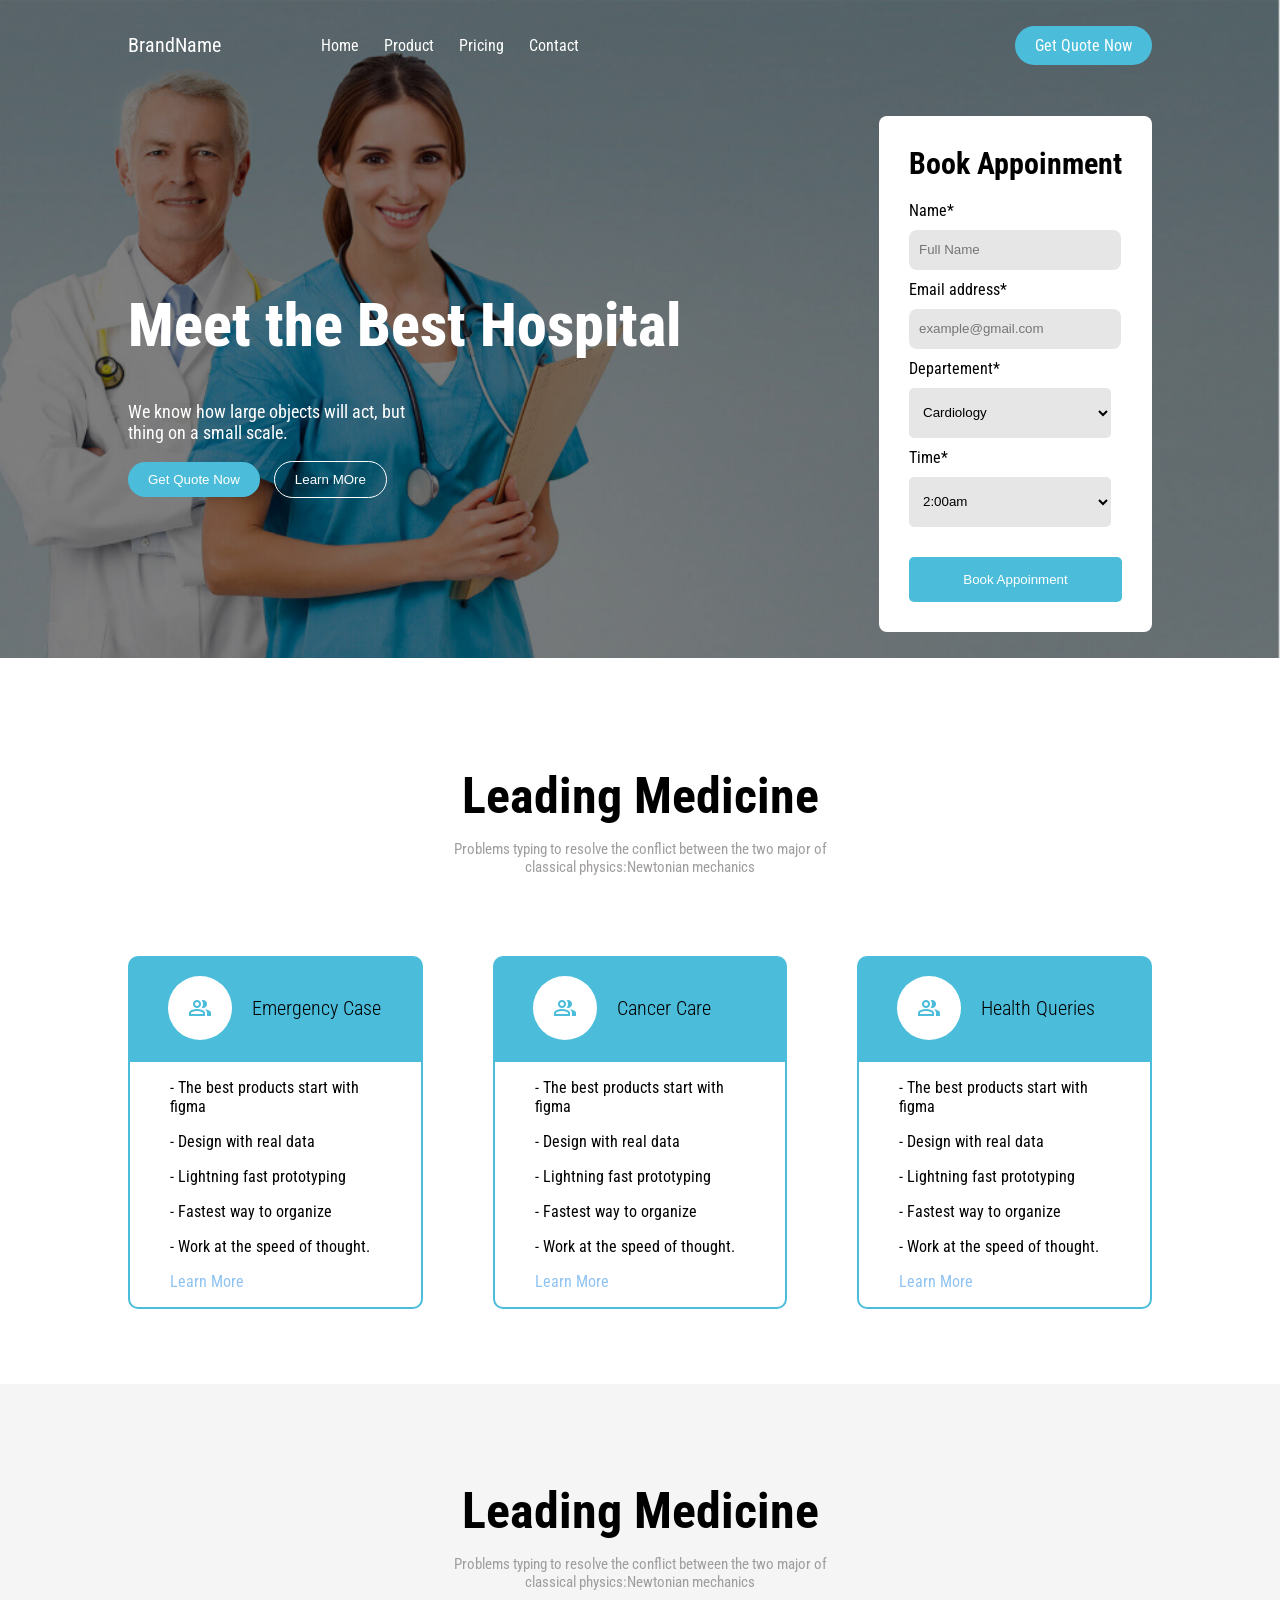
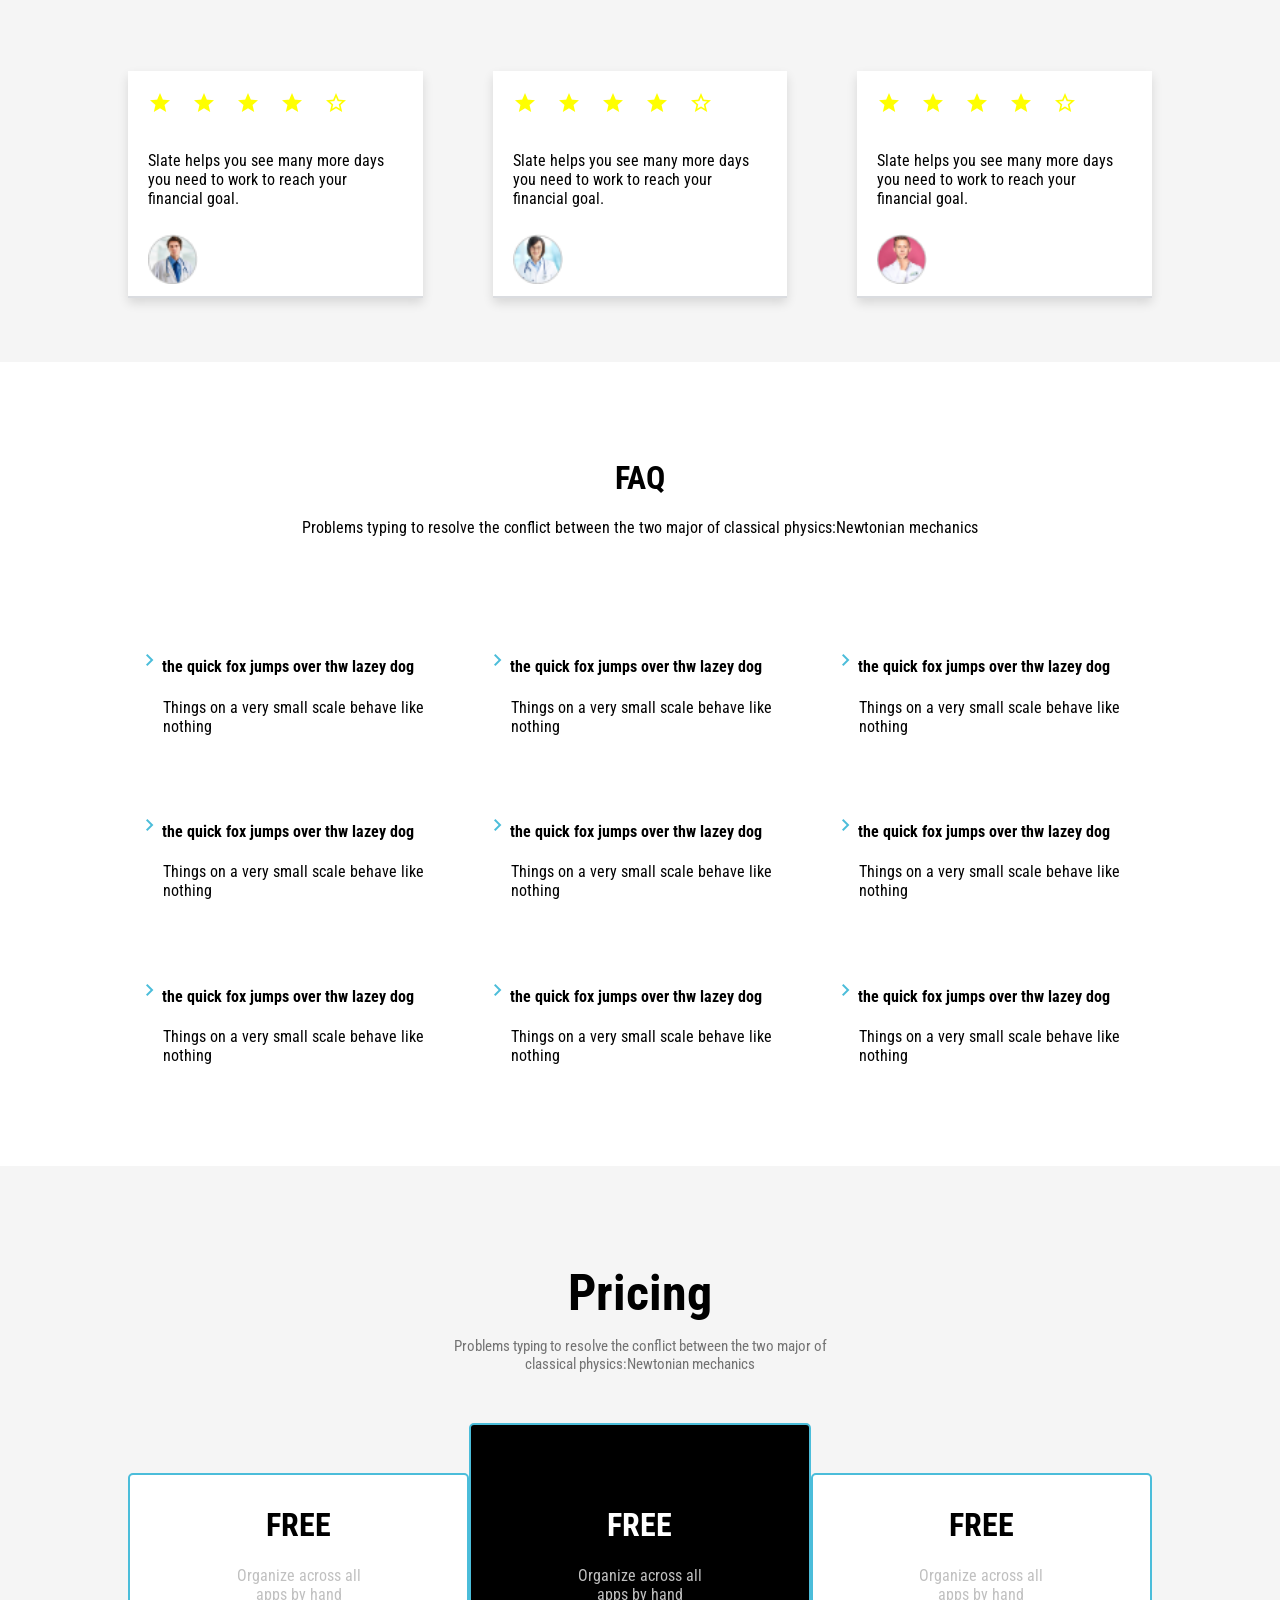
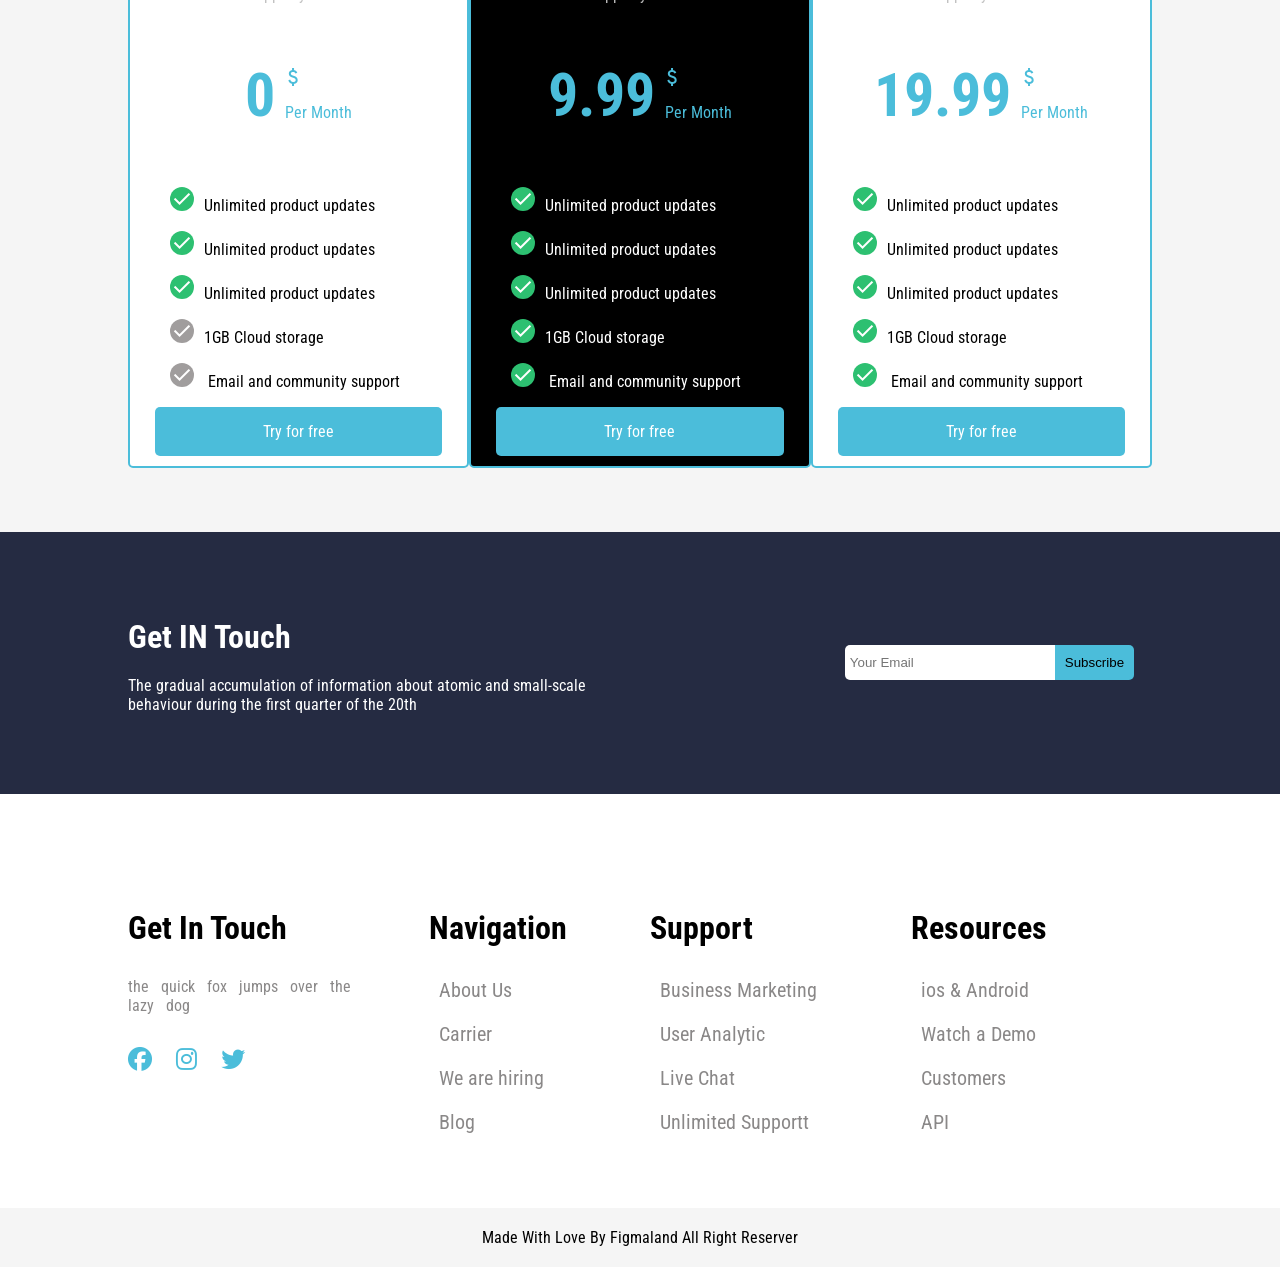
==== Project-2/index.html @ 660ad5a2 "file name changes" ====
<!DOCTYPE html>
<html lang="en">
<head>
    <meta charset="UTF-8">
    <meta name="viewport" content="width=device-width, initial-scale=1.0">
    <title>Hospital</title>
    <link rel="stylesheet" href="hospital.css">
    <link rel="stylesheet" href="https://fonts.googleapis.com/css2?family=Material+Symbols+Outlined:opsz,wght,FILL,GRAD@NaN,0,0,0" />
    <link rel="stylesheet" href="https://fonts.googleapis.com/css2?family=Material+Symbols+Outlined:opsz,wght,FILL,GRAD@40,700,0,0" />
    <link href="https://fonts.googleapis.com/icon?family=Material+Icons"
      rel="stylesheet">
      <link rel="stylesheet" href="https://fonts.googleapis.com/css2?family=Material+Symbols+Sharp:opsz,wght,FILL,GRAD@40,400,0,0" />
      <link rel="stylesheet" href="https://fonts.googleapis.com/css2?family=Material+Symbols+Outlined:opsz,wght,FILL,GRAD@48,400,1,0" />
      <link rel="stylesheet" href="https://cdnjs.cloudflare.com/ajax/libs/font-awesome/6.4.0/css/all.min.css" integrity="sha512-iecdLmaskl7CVkqkXNQ/ZH/XLlvWZOJyj7Yy7tcenmpD1ypASozpmT/E0iPtmFIB46ZmdtAc9eNBvH0H/ZpiBw==" crossorigin="anonymous" referrerpolicy="no-referrer" />
      <link rel="stylesheet" href="https://fonts.googleapis.com/css2?family=Material+Symbols+Outlined:opsz,wght,FILL,GRAD@48,400,0,0" />
    </head>
<body>
    <div class="container">
        <div class="header">
            <div class="header-left">
                <div class="brand">
                    BrandName
                </div>
                <div class="links">
                    <a href="#">Home</a>
                    <a href="#">Product</a>
                    <a href="#">Pricing</a>
                    <a href="#">Contact</a>
                </div>
            </div>
            <div class="header-right button">
                Get Quote Now
            </div>
        </div>
        <div class="first-section">
            <div class="left">
                <h1>Meet the Best Hospital</h1>
                <p>We know how large objects will act, but thing on a small scale.</p>
                <div class="buttons">
                    <button class="button button-1">Get Quote Now</button>
                    <button class="button button-2">Learn MOre</button>
                </div>
            </div>
            <div class="right">
                <form class="appoinment-card">
                    <h1>Book Appoinment</h1>
                    <div class="form">
                        <label for="name">Name*</label> <br>
                        <input type="text" name="text" placeholder="Full Name" required> <br>
                    </div>
                    <div class="form">
                        <label for="email">Email address*</label> <br>
                        <input type="email" name="email" placeholder="example@gmail.com" required> <br>
                    </div>
                    <div class="form">
                        <label for="Departement">Departement*</label> <br>
                        <select name="Departement" required > <br>
                            <option value="Cardiology">Cardiology</option>
                            <option value="Radiology">Radiology</option>
                            <option value="General-surgery">General surgery</option>
                            <option value="Neurology">Neurology</option>
                        </select>
                    </div>
                    <div class="form">
                        <label for="time">Time*</label> <br>
                        <select name="Time" required> <br>
                            <option value="9:00">2:00am</option>
                            <option value="12:00">12:00pm</option>
                            <option value="6:00">6:00pm</option>
                        </select>
                    </div>
                    <div class="submit">
                        <input type="submit" value="Book Appoinment" class="submit button">
                    </div>
                </form>
            </div>
        </div>
    </div>
    <div class="second-container">
        <h1>Leading Medicine</h1>
        <p>Problems typing to resolve the conflict between the two major of classical physics:Newtonian mechanics</p>
    <div class="cards">
        <div class="card">
            <div class="span">
            <span class="material-symbols-outlined">
                group
                </span>
                <h1>Emergency Case</h1>
            </div>
            <div class="card-detail">
                <p>- The best products start with figma</p>
                <p>- Design with real data</p>
                <p>- Lightning fast prototyping</p>
                <p>- Fastest way to organize</p>
                <p>- Work at the speed of thought.</p>
                <p class="learn-more">Learn More</p>
            </div>
        </div>
        <div class="card">
            <div class="span">
                <span class="material-symbols-outlined">
                    group
                    </span>
                    <h1>Cancer Care</h1>
                </div>
            <div class="card-detail">
                <p>- The best products start with figma</p>
                <p>- Design with real data</p>
                <p>- Lightning fast prototyping</p>
                <p>- Fastest way to organize</p>
                <p>- Work at the speed of thought.</p>
                <p class="learn-more">Learn More</p>
            </div>
        </div>
        <div class="card">
            <div class="span">
                <span class="material-symbols-outlined">
                    group
                    </span>
                    <h1>Health Queries</h1>
                </div>
            <div class="card-detail">
                <p>- The best products start with figma</p>
                <p>- Design with real data</p>
                <p>- Lightning fast prototyping</p>
                <p>- Fastest way to organize</p>
                <p>- Work at the speed of thought.</p>
                <p class="learn-more">Learn More</p>
            </div>
        </div>
        </div>
    </div>
    <div class="third-container">
        <h1>Leading Medicine</h1>
        <p>Problems typing to resolve the conflict between the two major of classical physics:Newtonian mechanics</p>
    <div class="third-container-cards">
        <div class="third-container-card">
            <div class="third-container-span">
                <span class="material-icons-outlined">
                    star
                    </span>
                    <span class="material-icons-outlined">
                        star
                        </span>
                        <span class="material-icons-outlined">
                            star
                            </span>
                            <span class="material-icons-outlined">
                                star
                                </span>
                                <span class="material-icons-outlined">
                                    star_border
                                    </span>
            </div>
            <p>Slate helps you see many more days you need to work to reach your financial goal.</p>
            <div class="card-image">
                <img src="./assets/user1.png">
            </div>
        </div>
        <div class="third-container-card">
            <div class="third-container-span">
                <span class="material-icons-outlined">
                    star
                    </span>
                    <span class="material-icons-outlined">
                        star
                        </span>
                        <span class="material-icons-outlined">
                            star
                            </span>
                            <span class="material-icons-outlined">
                                star
                                </span>
                                <span class="material-icons-outlined">
                                    star_border
                                    </span>
            </div>
            <p>Slate helps you see many more days you need to work to reach your financial goal.</p>
            <div class="card-image">
                <img src="./assets/user2.png">
            </div>
        </div>
        <div class="third-container-card">
        <div class="third-container-span">
            <span class="material-icons-outlined">
                star
                </span>
                <span class="material-icons-outlined">
                    star
                    </span>
                    <span class="material-icons-outlined">
                        star
                        </span>
                        <span class="material-icons-outlined">
                            star
                            </span>
                            <span class="material-icons-outlined">
                                star_border
                                </span>
            </div>
            <p>Slate helps you see many more days you need to work to reach your financial goal.</p>
            <div class="card-image">
                <img src="./assets/user3.png">
            </div>
        </div>
        </div>
    </div>
    <div class="four-container">
        <h1>FAQ</h1>
        <p>Problems typing to resolve the conflict between the two major of classical physics:Newtonian mechanics</p>
        <div class="four-container-cards">
            <div class="four-container-card">
                <h4><span class="material-symbols-outlined">chevron_right</span>the quick fox jumps over thw lazey dog</h4>
                <p>Things on a very small scale behave like nothing</p>
            </div>
            <div class="four-container-card">
                <h4><span class="material-symbols-outlined">chevron_right</span>the quick fox jumps over thw lazey dog</h4>
                <p>Things on a very small scale behave like nothing</p>
            </div>
            <div class="four-container-card">
                <h4><span class="material-symbols-outlined">chevron_right</span>the quick fox jumps over thw lazey dog</h4>
                <p>Things on a very small scale behave like nothing</p>
            </div>
            <div class="four-container-card">
                <h4><span class="material-symbols-outlined">chevron_right</span>the quick fox jumps over thw lazey dog</h4>
                <p>Things on a very small scale behave like nothing</p>
            </div>
            <div class="four-container-card">
                <h4><span class="material-symbols-outlined">chevron_right</span>the quick fox jumps over thw lazey dog</h4>
                <p>Things on a very small scale behave like nothing</p>
            </div>
            <div class="four-container-card">
                <h4><span class="material-symbols-outlined">chevron_right</span>the quick fox jumps over thw lazey dog</h4>
                <p>Things on a very small scale behave like nothing</p>
            </div>
            <div class="four-container-card">
                <h4><span class="material-symbols-outlined">chevron_right</span>the quick fox jumps over thw lazey dog</h4>
                <p>Things on a very small scale behave like nothing</p>
            </div>
            <div class="four-container-card">
                <h4><span class="material-symbols-outlined">chevron_right</span>the quick fox jumps over thw lazey dog</h4>
                <p>Things on a very small scale behave like nothing</p>
            </div>
            <div class="four-container-card">
                <h4><span class="material-symbols-outlined">chevron_right</span>the quick fox jumps over thw lazey dog</h4>
                <p>Things on a very small scale behave like nothing</p>
            </div>
        </div>
    </div>
    <div class="five-container">
        <h1>Pricing</h1>
        <p>Problems typing to resolve the conflict between the two major of classical physics:Newtonian mechanics</p>
    <div class="five-container-cards">
        <div class="five-container-card card-1">
            <h1>FREE</h1>
            <P>Organize across all <br> apps by hand</P>
            <div class="price-details">
                <div class="price">
                    <h1>0</h1>
                </div>
                <div class="per-month">
                    <span class="material-symbols-sharp">attach_money</span>
                    <p>Per Month</p>
                </div>
            </div>
            <div class="five-card-detail">
                <p><span class="material-symbols-sharp check ">check</span>Unlimited product updates</p>
                <p><span class="material-symbols-sharp check ">check</span>Unlimited product updates</p>
                <p><span class="material-symbols-sharp check ">check</span>Unlimited product updates</p>
                <p><span class="material-symbols-sharp check " style="background-color: #a09d9d;">check</span>1GB Cloud storage</p>
                <p><span class="material-symbols-sharp check " style="background-color: #a09d9d;">check</span> Email and community support</p>    
            </div>
            <div class="try-for-free">Try for free</div>
        </div>
        <div class="five-container-card card-2">
            <h1>FREE</h1>
            <P>Organize across all <br> apps by hand</P>
            <div class="price-details">
                <div class="price">
                    <h1>9.99</h1>
                </div>
                <div class="per-month">
                    <span class="material-symbols-sharp">attach_money</span>
                    <p>Per Month</p>
                </div>
            </div>
            <div class="five-card-detail card-detail-2">
                <p><span class="material-symbols-sharp check ">check</span>Unlimited product updates</p>
                <p><span class="material-symbols-sharp check ">check</span>Unlimited product updates</p>
                <p><span class="material-symbols-sharp check ">check</span>Unlimited product updates</p>
                <p><span class="material-symbols-sharp check ">check</span>1GB Cloud storage</p>
                <p><span class="material-symbols-sharp check ">check</span> Email and community support</p>    
            </div>
            <div class="try-for-free">Try for free</div>
        </div>
        <div class="five-container-card card-3">
            <h1>FREE</h1>
            <P>Organize across all <br> apps by hand</P>
            <div class="price-details">
                <div class="price">
                    <h1>19.99</h1>
                </div>
                <div class="per-month">
                    <span class="material-symbols-sharp">attach_money</span>
                    <p>Per Month</p>
                </div>
            </div>
            <div class="five-card-detail">
                <p><span class="material-symbols-sharp check ">check</span>Unlimited product updates</p>
                <p><span class="material-symbols-sharp check ">check</span>Unlimited product updates</p>
                <p><span class="material-symbols-sharp check ">check</span>Unlimited product updates</p>
                <p><span class="material-symbols-sharp check ">check</span>1GB Cloud storage</p>
                <p><span class="material-symbols-sharp check ">check</span> Email and community support</p>    
            </div>
            <div class="try-for-free">Try for free</div>
        </div>
    </div>
    </div>
    <div class="six-container">
        <div class="six-left">
            <h1>Get IN Touch</h1>
            <p>The gradual accumulation of information about atomic and small-scale behaviour during the first quarter of the 20th</p>
        </div>
        <div class="six-right">
            <input type="email" name="email" placeholder="Your Email">
            <button>Subscribe</button>
        </div>
    </div>
    <div class="seven-container">
        <div class="seven-container-left">
            <h1>Get In Touch</h1>
            <p>the quick fox jumps over the  lazy dog</p>
            <br>
                <i style="margin-right: 20px;" class="fa-brands fa-xl fa-facebook"></i>
                <i style="margin-right: 20px;" class="fa-brands fa-xl fa-instagram"></i>
                <i style="margin-right: 20px;" class="fa-brands fa-xl fa-twitter"></i>
        </div>
    <div class="info-link info-1">
        <h1>Navigation</h1>
        <a href="#">About Us</a>
        <a href="#">Carrier</a>
        <a href="#">We are hiring</a>
        <a href="#">Blog</a>
    </div>
    <div class="info-link">
        <h1>Support</h1>
        <a href="#">Business Marketing</a>
        <a href="#">User Analytic</a>
        <a href="#">Live Chat</a>
        <a href="#">Unlimited Supportt</a>
    </div>
    <div class="info-link">
        <h1>Resources</h1>
        <a href="#">ios & Android</a>
        <a href="#">Watch a Demo</a>
        <a href="#">Customers</a>
        <a href="#">API</a>
    </div>
    </div>
<footer class="privacy-policy">
    Made With Love By Figmaland All Right Reserver
</footer>
</body>
</html>
---- Project-2/hospital.css ----
@import url('https://fonts.googleapis.com/css2?family=Roboto+Condensed:wght@500&display=swap');
        body{
            margin: 0%;
            font-family: 'Roboto Condensed', sans-serif
        }
/* header css */
        .container{
            background-image: url(./assets/background.png);
            background-size: cover;
            background-repeat: no-repeat;
            margin: 0%;
        }
        .header{
            display: flex;
            flex-direction: row;
            padding: 2% 10%;
            align-items: center;
            justify-content: space-between;
            color: white;
            font-family: 'Roboto Condensed', sans-serif;
        }
        .header-left{
            display: flex;
            flex-direction: row;
            align-items: center;
            gap: 100px;
        }
        .brand{
            font-size: 20px;
        }
        .links{
            display: flex;
            gap: 25px;
            
        }
        .links > a {
            text-decoration: none;
            color: white;
        }
        .header-right{
            border: none;
            padding: 10px 30px;
            background-color: #4bbdda;
            border-radius: 5px;
            cursor: pointer;
        }
/* first container css */
        .first-section{
            display: flex;
            flex-direction: row;
            justify-content: space-between;
            align-items: center;
            gap: 50px;
            padding: 2% 10%;
            color: white;
            font-family: 'Roboto Condensed', sans-serif;
        }
        .left > h1{
            font-size: 60px;
            font-weight: 800;
            width: 700px;
        }
        .left > p{
            width: 300px;
            font-size: 18px;
        }
        .button{
            padding: 10px 20px;
            color: white;
            border: none;
            border-radius: 20px;
        }
        .button-1{
            background-color: #4bbdda;
            cursor: pointer;
        }
        .button-2{
            background-color: transparent;
            cursor: pointer;
            border: 1px solid white;
            margin-left: 10px;
        }
        .button:hover{
            background-color: blue;
        }
        .right{
            background-color: white;
            color: black;
            padding: 10px 30px;
            border-radius: 8px;
        }
        .appoinment-card > h1 {
            font-size: 30px;
        }
        .form{
            margin-bottom: 10px;
        }
        .form > input {
            margin-top: 10px;
            width: 90%;
            height: 30px;
            border-radius: 8px;
            border: none;
            background-color: #e6e6e6;
            padding: 5px 10px;
        }
        .form > select {
            margin-top: 10px;
            width: 95%;
            height: 50px;
            border-radius: 5px;
            border: none;
            background-color: #e6e6e6;
            padding: 5px 10px;
        }
        .submit > input{
            width: 100%;
            padding: 15px 20px;
            background-color: #4bbdda;
            color: #ffffff;
            border: none;
            margin-top: 20px;
            margin-bottom: 20px;
            border-radius: 5px;
            cursor: pointer;
        }
/* second container css */
        .second-container{
            text-align: center;
            padding: 2% 10%;
            margin-top: 50px;
        }
        .second-container > h1{
            font-size: 50px;
            margin-bottom: 15px;
        }
        .second-container > p{
            font-size: 15px;
            color: #a09d9d;
            padding: 0px 300px;
        }
        .cards{
            display: grid;
            grid-template-columns: repeat(3, 1fr);
            margin-top: 80px;
            gap: 70px;
        }
        .span{
            background-color: #4bbdda;
            padding: 20px 20px;
            border-top-left-radius: 10px;
            border-top-right-radius: 10px;
            display: flex;
            flex-direction: row;
            align-items: center;
            gap: 20px;
            
        }
        .span > span {
            background-color: white;
            border-radius: 100%;
            padding: 20px;
            color: #4bbdda;
            margin-left: 20px;
        }
        .span > h1{
            font-size: 20px;
            font-weight: 300;
        }
        .card-detail{
            background-color: white;
            border-bottom-left-radius: 10px;
            border-bottom-right-radius: 10px;
            border: 2px solid #4bbdda;
            text-align: start;
            padding-left: 40px;
            padding-right: 40px;
        }
        .learn-more{
            color: #8ec2f2;
            cursor: pointer;
        }
/* Third container css */
        .third-container{
            text-align: center;
            padding: 5% 10%;
            margin-top: 50px;
            margin-bottom: 20px;
            background-color: whitesmoke;
        }
        .third-container > h1{
            font-size: 50px;
            margin-bottom: 15px;
        }
        .third-container > p{
            font-size: 15px;
            color: #a09d9d;
            padding: 0px 300px;
        }
        .third-container-cards{
            display: grid;
            grid-template-columns: repeat(3, 1fr);
            margin-top: 80px;
            gap: 70px;
        }
        .third-container-span{
            padding: 20px 20px;
            display: flex;
            flex-direction: row;
            align-items: center;
            gap: 20px;   
        }
        .third-container-card{
            box-shadow: 0 5px 10px 0 rgba(0,0,0,.12),inset 0 -2px 0 0 #dadce0;
            background-color: white;
        }
        .third-container-card > p{
            padding: 0px 20px;
            text-align: start;
        }
        .card-image{
            text-align: start;
            padding: 10px 20px;
        }
        .card-image > img{
            width: 50px;
        }
        .material-icons-outlined {
            font-family: 'Material Icons';
            font-weight: normal;
            font-style: normal;
            font-size: 24px;  /* Preferred icon size */
            display: inline-block;
            line-height: 1;
            color: yellow;
            text-transform: none;
            letter-spacing: normal;
            word-wrap: normal;
            white-space: nowrap;
            direction: ltr;

/* Support for all WebKit browsers. */
            -webkit-font-smoothing: antialiased;
/* Support for Safari and Chrome. */
            text-rendering: optimizeLegibility;           
/* Support for Firefox. */
            -moz-osx-font-smoothing: grayscale;
/* Support for IE. */
            font-feature-settings: 'liga';
        }
/* container four css */
        .four-container{
            text-align: center;
            padding: 2% 10%;
            margin-top: 50px;
            margin-bottom: 20px;
        }
        .four-container-cards{
            display: grid;
            grid-template-columns: repeat(3, 1fr);
            margin-top: 80px;
            gap: 20px;
            align-items: center;
        }
        .four-container-cards > div{
            padding: 10px;
            text-align: start;
        }
        .four-container-card > p{
            padding-left: 25px;
        }
        .material-symbols-outlined{
            color: #4bbdda;
        }
        .four-container-card > h1{
            padding-left: 5px;
        }
/* container five css */
        .five-container{
            text-align: center;
            padding: 5% 10%;
            margin-top: 50px;
            background-color: whitesmoke;
        }
        .five-container > h1{
            font-size: 50px;
            margin-bottom: 15px;
        }
        .five-container > p{
            font-size: 15px;
            color: #737373;
            padding: 0px 300px;
        }
        .five-container-cards{
            display: grid;
            grid-template-columns: repeat(3, 1fr);
            margin-top: 100px;
        }
        .five-container-card{
           border: 2px solid #4bbdda;
           border-radius: 5px;
            background-color: white;
            padding: 10px 0px;
        }
        .five-container-card > p{
            padding: 0px 20px;
            text-align: center;
            color: silver;
        }
        .price-details{
            display: flex;
            flex-direction: row;
            align-items: center;
            justify-content: center;
            gap: 10px;
        }
        .price{
            font-size: 30px;
            font-weight: lighter;
            color: #4bbdda;
        }
        .per-month > span{
            margin-left: -52px;
            margin-top: 12px;
            color: #4bbdda;
        }
        .per-month >p{
            margin-top: 10px;
            color: #4bbdda;
        }
        .try-for-free{
            margin-top: 15px;
            background-color: #4bbdda;
            padding: 15px 20px;
            border-radius: 5px;
            margin: 0px 25px;
            color: white;
        }
        .five-card-detail{
            text-align: start;
            padding-left: 40px;
            padding-right: 40px;
        }
        .check{
            margin-right: 10px;
            border-radius: 100%;
            background-color: #2dc071;
            color: white;
        }
        .card-2{
            background-color: black;
            margin-top: -50px;
            padding-top: 60px;
        }
        .card-detail-2 > p{
            color: white;
        }
        .card-2 > h1{
            color: white;
        }
/* six container css */
        .six-container{
            background-color: #252b42;
            padding: 5% 10%;
            margin-bottom: 30px;
            color: white;
            display: flex;
            flex-direction: row;
            justify-content: space-between;
            align-items: center;
            gap: 20px;

        }
        .six-left{
            display: inline;
            width: 50%;
        }
        .six-left > p{
            width: 100%;
            margin-top: 10px;
        }
        .six-left > h1{
            display: inline-block;
            margin-bottom: 10px;
        }
        .six-right{
            width: 30%;
            gap: 0;
            display: flex;
        }
        .six-right > input{
            width: 200px;
            padding: 10px 5px;
            outline: none;
            border: none;
            border-top-left-radius: 5px;
            border-bottom-left-radius: 5px;
        }
        .six-right > button{
            padding: 10px 10px;
            border: none;
            background-color: #4bbdda;
            border-top-right-radius: 5px;
            border-bottom-right-radius: 5px;
        }
/* seven container css */
        .seven-container{
          display: grid;
          grid-template-columns: repeat(4, 1fr);
          padding: 50px;
          gap: 20px;
          padding: 5% 10%;
        }
        .info-link{
          display: flex;
          flex-direction: column;
          flex-wrap: wrap;
        }
        .info-1{
          margin-left: 40px;
        }
        .info-link > a{
          text-decoration: none;
          padding: 10px;
          color: #8a8888;
          font-size: 20px;
        }
        .seven-container-left > p{
          margin-top: 30px;
          word-spacing: 8px;
          color: #8a8888;
        }
        .fa-brands{
          color: #4bbdda;
        }
/* fotoor css */
        .privacy-policy{
          text-align: center;
          background-color: whitesmoke;
          padding: 20px 10px;
        }
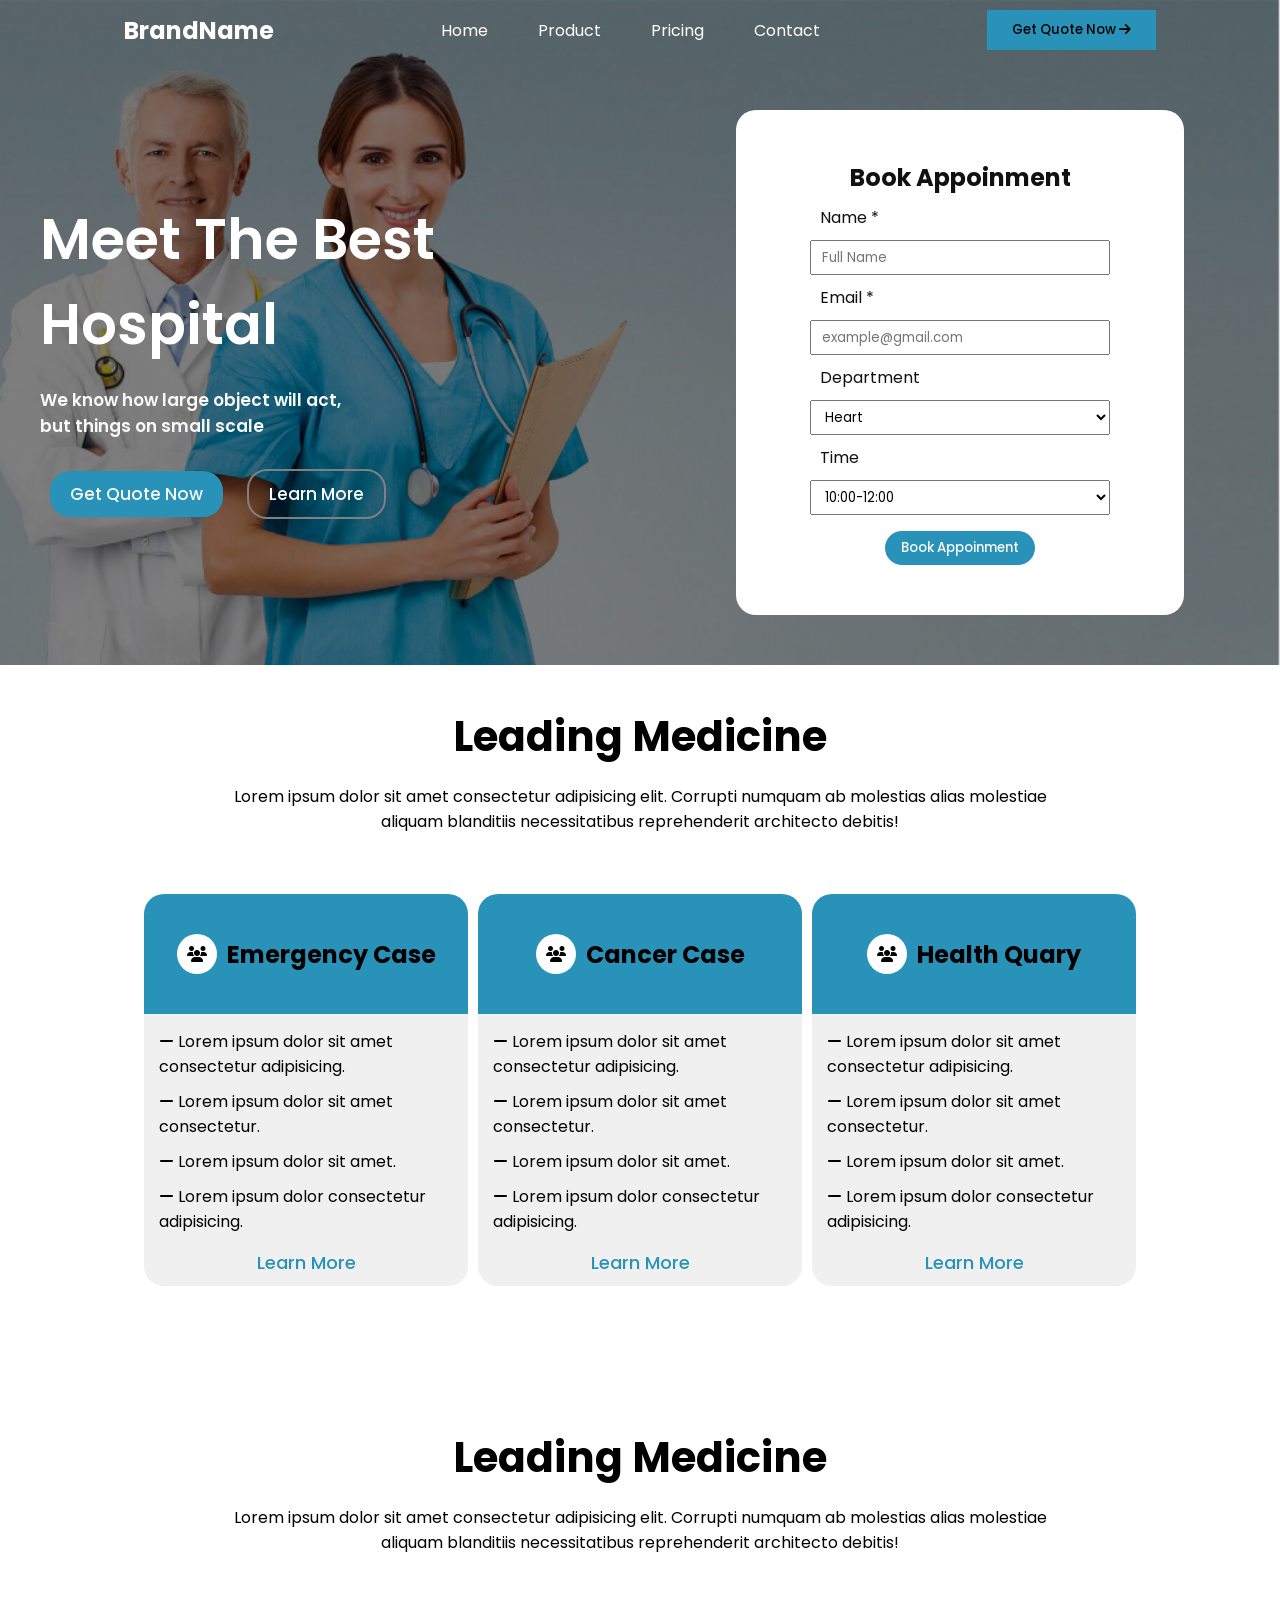
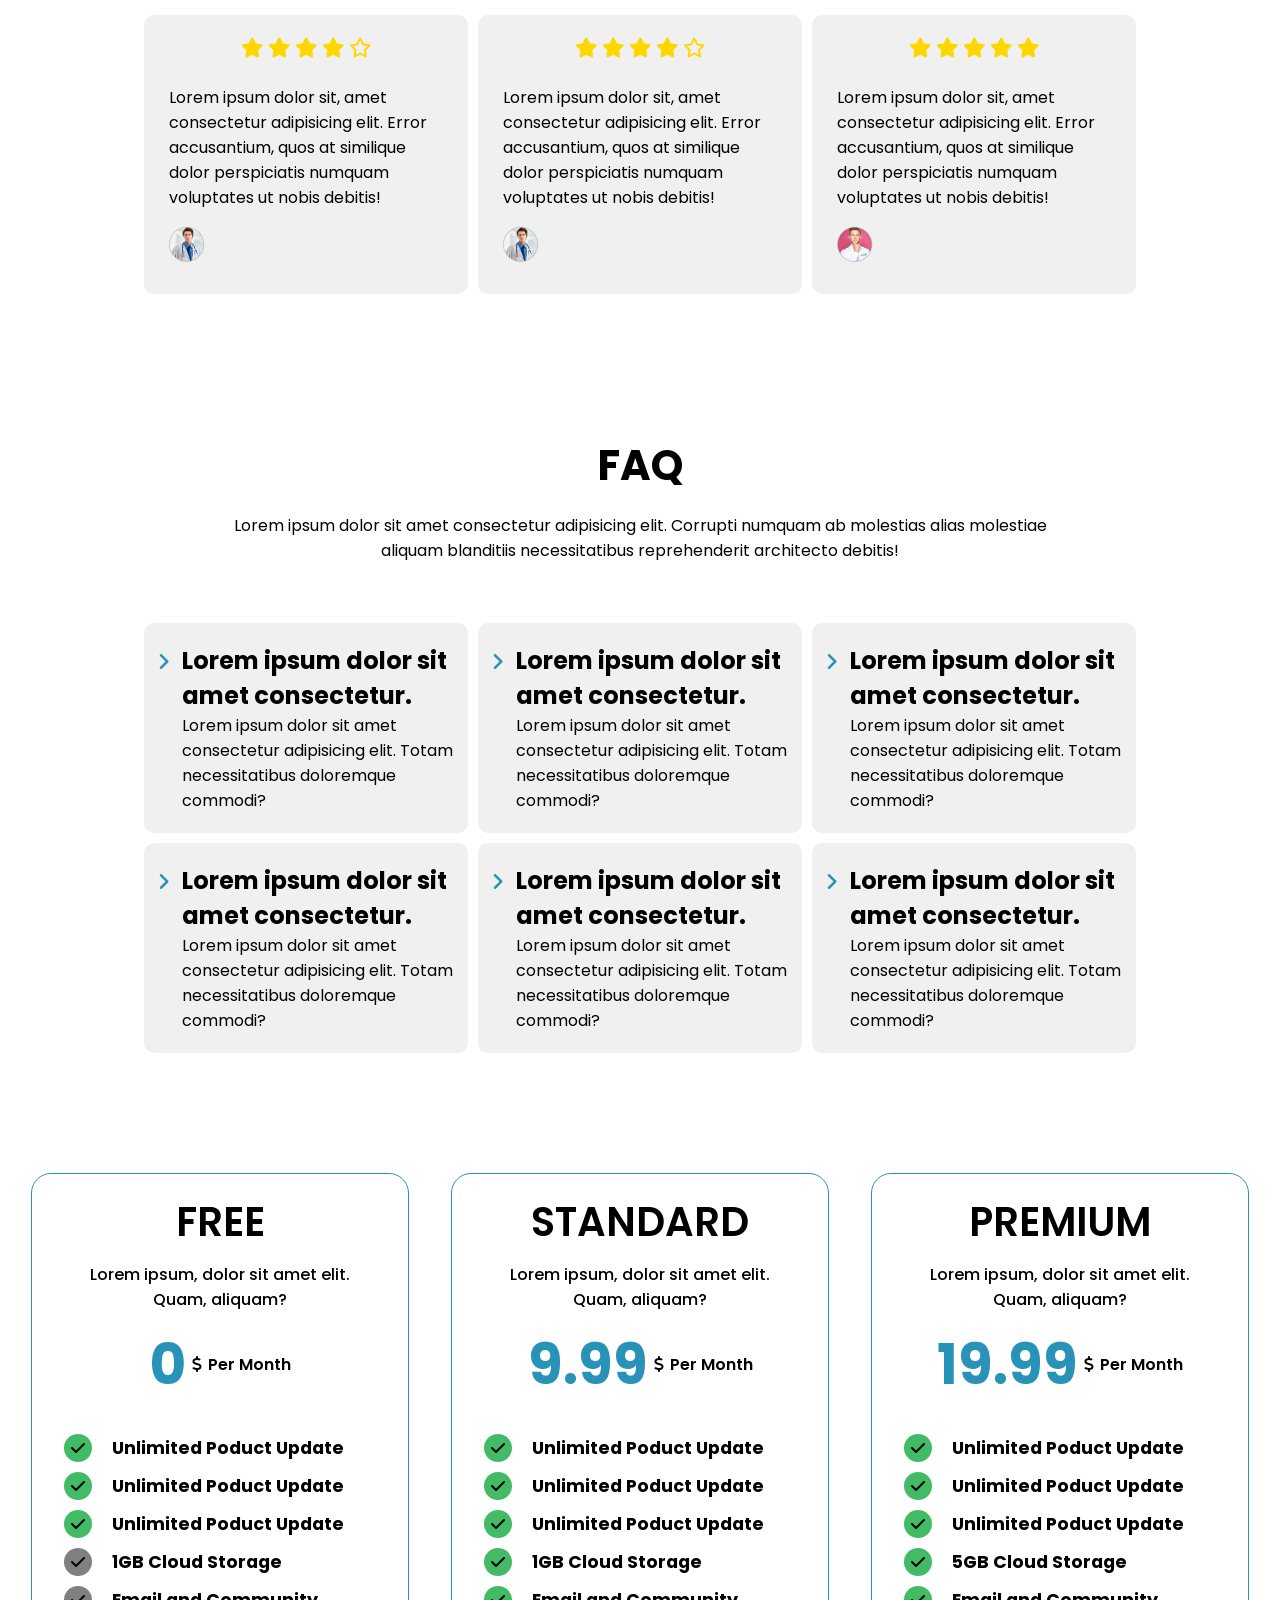
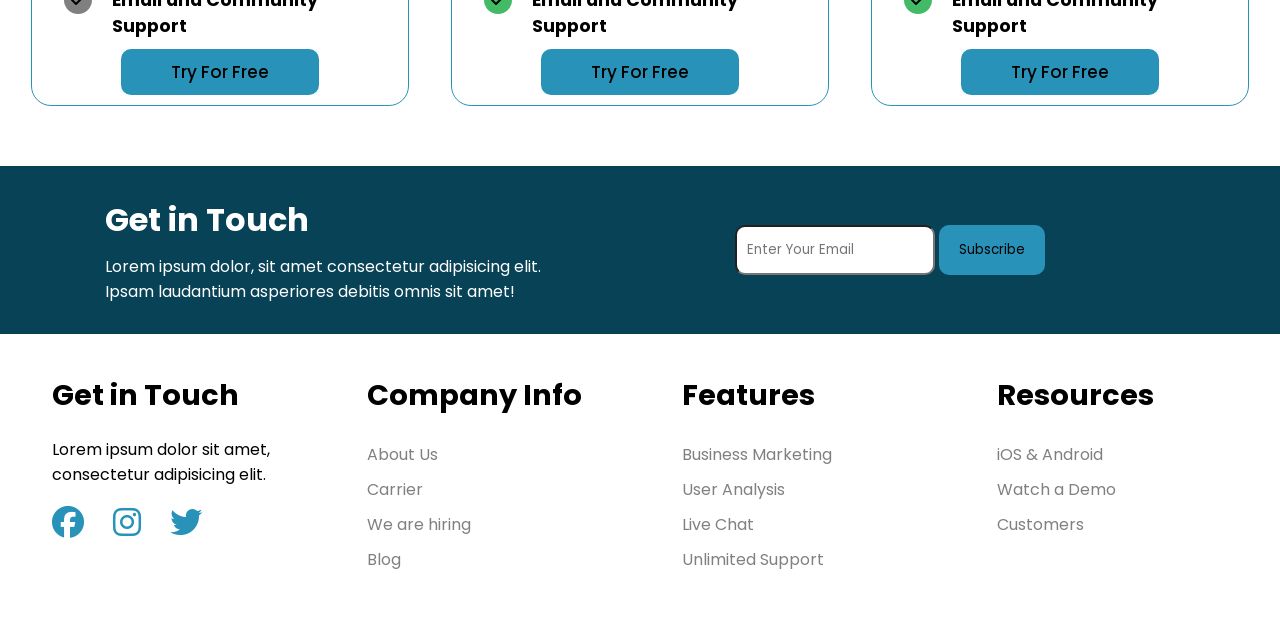
==== commit a38c3970: "responsive" ====
--- a/Project-2/index.html
+++ b/Project-2/index.html
@@ -5,360 +5,371 @@
     <meta name="viewport" content="width=device-width, initial-scale=1.0">
     <title>Hospital</title>
     <link rel="stylesheet" href="hospital.css">
-    <link rel="stylesheet" href="https://fonts.googleapis.com/css2?family=Material+Symbols+Outlined:opsz,wght,FILL,GRAD@NaN,0,0,0" />
-    <link rel="stylesheet" href="https://fonts.googleapis.com/css2?family=Material+Symbols+Outlined:opsz,wght,FILL,GRAD@40,700,0,0" />
-    <link href="https://fonts.googleapis.com/icon?family=Material+Icons"
-      rel="stylesheet">
-      <link rel="stylesheet" href="https://fonts.googleapis.com/css2?family=Material+Symbols+Sharp:opsz,wght,FILL,GRAD@40,400,0,0" />
-      <link rel="stylesheet" href="https://fonts.googleapis.com/css2?family=Material+Symbols+Outlined:opsz,wght,FILL,GRAD@48,400,1,0" />
-      <link rel="stylesheet" href="https://cdnjs.cloudflare.com/ajax/libs/font-awesome/6.4.0/css/all.min.css" integrity="sha512-iecdLmaskl7CVkqkXNQ/ZH/XLlvWZOJyj7Yy7tcenmpD1ypASozpmT/E0iPtmFIB46ZmdtAc9eNBvH0H/ZpiBw==" crossorigin="anonymous" referrerpolicy="no-referrer" />
-      <link rel="stylesheet" href="https://fonts.googleapis.com/css2?family=Material+Symbols+Outlined:opsz,wght,FILL,GRAD@48,400,0,0" />
-    </head>
+    <link rel="stylesheet" href="https://cdnjs.cloudflare.com/ajax/libs/font-awesome/6.4.2/css/all.min.css" integrity="sha512-z3gLpd7yknf1YoNbCzqRKc4qyor8gaKU1qmn+CShxbuBusANI9QpRohGBreCFkKxLhei6S9CQXFEbbKuqLg0DA==" crossorigin="anonymous" referrerpolicy="no-referrer" />
+
+</head>
 <body>
-    <div class="container">
-        <div class="header">
-            <div class="header-left">
-                <div class="brand">
-                    BrandName
-                </div>
-                <div class="links">
-                    <a href="#">Home</a>
-                    <a href="#">Product</a>
-                    <a href="#">Pricing</a>
-                    <a href="#">Contact</a>
-                </div>
-            </div>
-            <div class="header-right button">
-                Get Quote Now
+    <header>
+        <!-- ...............Navigation bar............... -->
+        <nav>
+            <h1>BrandName</h1>
+            <ul>
+                <li>Home</li>
+                <li>Product</li>
+                <li>Pricing</li>
+                <li>Contact</li>
+            </ul>
+            <button>Get Quote Now <i class="fa-solid fa-arrow-right"></i></button>
+        </nav>
+        <!-- ..................Hero Section ................ -->
+        <section class="hero">
+            <div class="left">
+                <h1>Meet The Best Hospital</h1>
+                <p>We know how large object will act,<br>but things on small scale</p>
+                <button class="btn btn1">Get Quote Now</button>
+                <button class="btn btn2">Learn More</button>
+            </div>
+            <div class="right">
+                <div class="form">
+                    <h1>Book Appoinment</h1>
+                    
+                    <form action="">
+                        <label for="name">Name *</label>
+                        <input type="text" id="name" placeholder="Full Name" required>
+                        <label for="email">Email *</label>
+                        <input type="email" name="" id="email" placeholder="example@gmail.com" required>
+                        <label for="Department">Department</label>
+                        <select name="" id="Department" required>
+                            <option value="Department1">Heart</option>
+                            <option value="Department2">Kidney</option>
+                            <option value="Department3">Bones</option>
+                            <option value="Department4">Skin</option>
+                        </select>
+                        <label for="time">Time</label>
+                        <select name="" id="time" required>
+                            <option value="Time1">10:00-12:00</option>
+                            <option value="Time2">12:00-14:00</option>
+                            <option value="Time3">14:00-16:00</option>
+                            <option value="Time4">17:00-19:00</option>
+                        </select>
+                        <div class="submit-btn">
+                            <button type="submit">Book Appoinment</button>
+                        </div>
+                        
+                    </form>
+                </div>
+            </div>
+        </section>
+    </header>
+    <main>
+        <section class="medicine">
+            <h1>Leading Medicine</h1>
+            <p>Lorem ipsum dolor sit amet consectetur adipisicing elit. Corrupti numquam ab molestias alias molestiae aliquam blanditiis necessitatibus reprehenderit architecto debitis!</p>
+            <div class="container">
+                <div class="box box1">
+                    <div class="profile">
+                        <div class="profile-box"><i class="fa-solid fa-users"></i></div>
+                        <h1>Emergency Case</h1>
+                    </div>
+                    <div class="content">
+                        <p><i class="fa-solid fa-minus"></i> Lorem ipsum dolor sit amet consectetur adipisicing.</p>
+                        <p><i class="fa-solid fa-minus"></i> Lorem ipsum dolor sit amet consectetur.</p>
+                        <p><i class="fa-solid fa-minus"></i> Lorem ipsum dolor sit amet.</p>
+                        <p><i class="fa-solid fa-minus"></i> Lorem ipsum dolor consectetur adipisicing.</p>
+                        <button>Learn More</button>
+                    </div>
+                </div>
+                <div class="box box2">
+                    <div class="profile">
+                        <div class="profile-box"><i class="fa-solid fa-users"></i></div>
+                        <h1>Cancer Case</h1>
+                    </div>
+                    <div class="content">
+                        <p><i class="fa-solid fa-minus"></i> Lorem ipsum dolor sit amet consectetur adipisicing.</p>
+                        <p><i class="fa-solid fa-minus"></i> Lorem ipsum dolor sit amet consectetur.</p>
+                        <p><i class="fa-solid fa-minus"></i> Lorem ipsum dolor sit amet.</p>
+                        <p><i class="fa-solid fa-minus"></i> Lorem ipsum dolor consectetur adipisicing.</p>
+                        <button>Learn More</button>
+                    </div>
+                </div>
+                <div class="box box3">
+                    <div class="profile">
+                        <div class="profile-box"><i class="fa-solid fa-users"></i></div>
+                        <h1>Health Quary</h1>
+                    </div>
+                    <div class="content">
+                        <p><i class="fa-solid fa-minus"></i> Lorem ipsum dolor sit amet consectetur adipisicing.</p>
+                        <p><i class="fa-solid fa-minus"></i> Lorem ipsum dolor sit amet consectetur.</p>
+                        <p><i class="fa-solid fa-minus"></i> Lorem ipsum dolor sit amet.</p>
+                        <p><i class="fa-solid fa-minus"></i> Lorem ipsum dolor consectetur adipisicing.</p>
+                        <button>Learn More</button>
+                    </div>
+                </div>
+            </div>
+        </section>
+        <!-- User Review Section -->
+        <section class="medicine">
+            <h1>Leading Medicine</h1>
+            <p>Lorem ipsum dolor sit amet consectetur adipisicing elit. Corrupti numquam ab molestias alias molestiae aliquam blanditiis necessitatibus reprehenderit architecto debitis!</p>
+            <div class="container">
+                <div class="boxes box11">
+                    <div class="star">
+                        <i class="fa-solid fa-star fa-lg"></i>
+                        <i class="fa-solid fa-star fa-lg"></i>
+                        <i class="fa-solid fa-star fa-lg"></i>
+                        <i class="fa-solid fa-star fa-lg"></i>
+                        <i class="fa-regular fa-star fa-lg"></i>
+                    </div>
+                    <div class="para">
+                        <p>Lorem ipsum dolor sit, amet consectetur adipisicing elit. Error accusantium, quos at similique dolor perspiciatis numquam voluptates ut nobis debitis!</p>
+                        <img src="./assets/user1.png" alt="user picture">
+                    </div>
+
+                </div>
+                <div class="boxes box12">
+                    <div class="star">
+                        <i class="fa-solid fa-star fa-lg"></i>
+                        <i class="fa-solid fa-star fa-lg"></i>
+                        <i class="fa-solid fa-star fa-lg"></i>
+                        <i class="fa-solid fa-star fa-lg"></i>
+                        <i class="fa-regular fa-star fa-lg"></i>
+                    </div>
+                    <div class="para">
+                        <p>Lorem ipsum dolor sit, amet consectetur adipisicing elit. Error accusantium, quos at similique dolor perspiciatis numquam voluptates ut nobis debitis!</p>
+                        <img src="./assets/user1.png" alt="user picture">
+                    </div>
+                </div>
+                <div class="boxes box13">
+                    <div class="star">
+                        <i class="fa-solid fa-star fa-lg"></i>
+                        <i class="fa-solid fa-star fa-lg"></i>
+                        <i class="fa-solid fa-star fa-lg"></i>
+                        <i class="fa-solid fa-star fa-lg"></i>
+                        <i class="fa-solid fa-star fa-lg"></i>
+                    </div>
+                    <div class="para">
+                        <p>Lorem ipsum dolor sit, amet consectetur adipisicing elit. Error accusantium, quos at similique dolor perspiciatis numquam voluptates ut nobis debitis!</p>
+                        <img src="./assets/user3.png" alt="user picture">
+                    </div>
+                </div>
+            </div>
+        </section>
+        <!-- ...............FAQ Section................ -->
+        <section class="medicine">
+            <h1>FAQ</h1>
+            <p>Lorem ipsum dolor sit amet consectetur adipisicing elit. Corrupti numquam ab molestias alias molestiae aliquam blanditiis necessitatibus reprehenderit architecto debitis!</p>
+            <div class="container my-container">
+                <div class="boxes mybox">
+                    <i class="fa-solid fa-angle-up fa-lg"></i>
+                    <div class="text">
+                        <h1>Lorem ipsum dolor sit amet consectetur.</h1>
+                        <p>Lorem ipsum dolor sit amet consectetur adipisicing elit. Totam necessitatibus doloremque commodi?</p>
+                    </div>
+
+                </div>
+                <div class="boxes mybox">
+                    <i class="fa-solid fa-angle-up fa-lg"></i>
+                    <div class="text">
+                        <h1>Lorem ipsum dolor sit amet consectetur.</h1>
+                        <p>Lorem ipsum dolor sit amet consectetur adipisicing elit. Totam necessitatibus doloremque commodi?</p>
+                    </div>
+                </div>
+                <div class="boxes mybox">
+                    <i class="fa-solid fa-angle-up fa-lg"></i>
+                    <div class="text">
+                        <h1>Lorem ipsum dolor sit amet consectetur.</h1>
+                        <p>Lorem ipsum dolor sit amet consectetur adipisicing elit. Totam necessitatibus doloremque commodi?</p>
+                    </div>
+                </div>
+                <div class="boxes mybox">
+                    <i class="fa-solid fa-angle-up fa-lg"></i>
+                    <div class="text">
+                        <h1>Lorem ipsum dolor sit amet consectetur.</h1>
+                        <p>Lorem ipsum dolor sit amet consectetur adipisicing elit. Totam necessitatibus doloremque commodi?</p>
+                    </div>
+                </div>
+                <div class="boxes mybox">
+                    <i class="fa-solid fa-angle-up fa-lg"></i>
+                    <div class="text">
+                        <h1>Lorem ipsum dolor sit amet consectetur.</h1>
+                        <p>Lorem ipsum dolor sit amet consectetur adipisicing elit. Totam necessitatibus doloremque commodi?</p>
+                    </div>
+                </div>
+                <div class="boxes mybox">
+                    <i class="fa-solid fa-angle-up fa-lg"></i>
+                    <div class="text">
+                        <h1>Lorem ipsum dolor sit amet consectetur.</h1>
+                        <p>Lorem ipsum dolor sit amet consectetur adipisicing elit. Totam necessitatibus doloremque commodi?</p>
+                    </div>
+                </div>
+            </div>
+        </section>
+        <!-- ............Pricing Section.................. -->
+        <section class="pricing">
+            <div class="price-cont">
+                <div class="price-tag">
+                    <h1>FREE</h1>
+                    <p>Lorem ipsum, dolor sit amet elit. Quam, aliquam?</p>
+                    <div class="price">
+                        <h1>0</h1>
+                        <i class="fa-solid fa-dollar-sign"></i>
+                        <p>Per Month</p>
+                    </div>
+                </div>
+                <div class="features">
+                    <div class="checkbox cb1">
+                        <div class="icon"><i class="fa-solid fa-check"></i></div>
+                            <h1>Unlimited Poduct Update</h1>
+                    </div>
+                    <div class="checkbox cb2">
+                        <div class="icon"><i class="fa-solid fa-check"></i></div>
+                        <h1>Unlimited Poduct Update</h1>
+                    </div>
+                    <div class="checkbox cb3">
+                        <div class="icon"><i class="fa-solid fa-check"></i></div>
+                        <h1>Unlimited Poduct Update</h1>
+                    </div>
+                    <div class="checkbox cb4">
+                        <div class="icon icon5"><i class="fa-solid fa-check"></i></div>
+                        <h1>1GB Cloud Storage</h1>
+                    </div>
+                    <div class="checkbox cb5">
+                        <div class="icon icon6"><i class="fa-solid fa-check"></i></div>
+                        <h1>Email and Community Support</h1>
+                    </div>
+                </div>
+                <div class="btn">
+                    <button>Try For Free</button>
+                </div>
+                
+            </div>
+            <div class="price-cont">
+                <div class="price-tag">
+                    <h1>STANDARD</h1>
+                    <p>Lorem ipsum, dolor sit amet elit. Quam, aliquam?</p>
+                    <div class="price">
+                        <h1>9.99</h1>
+                        <i class="fa-solid fa-dollar-sign"></i>
+                        <p>Per Month</p>
+                    </div>
+                </div>
+                <div class="features">
+                    <div class="checkbox cb1">
+                        <div class="icon"><i class="fa-solid fa-check"></i></div>
+                            <h1>Unlimited Poduct Update</h1>
+                    </div>
+                    <div class="checkbox cb2">
+                        <div class="icon"><i class="fa-solid fa-check"></i></div>
+                        <h1>Unlimited Poduct Update</h1>
+                    </div>
+                    <div class="checkbox cb3">
+                        <div class="icon"><i class="fa-solid fa-check"></i></div>
+                        <h1>Unlimited Poduct Update</h1>
+                    </div>
+                    <div class="checkbox cb4">
+                        <div class="icon"><i class="fa-solid fa-check"></i></div>
+                        <h1>1GB Cloud Storage</h1>
+                    </div>
+                    <div class="checkbox cb5">
+                        <div class="icon"><i class="fa-solid fa-check"></i></div>
+                        <h1>Email and Community Support</h1>
+                    </div>
+                </div>
+                <div class="btn">
+                    <button>Try For Free</button>
+                </div>
+            </div>
+            <div class="price-cont">
+                <div class="price-tag">
+                    <h1>PREMIUM</h1>
+                    <p>Lorem ipsum, dolor sit amet elit. Quam, aliquam?</p>
+                    <div class="price">
+                        <h1>19.99</h1>
+                        <i class="fa-solid fa-dollar-sign"></i>
+                        <p>Per Month</p>
+                    </div>
+                </div>
+                <div class="features">
+                    <div class="checkbox cb1">
+                        <div class="icon"><i class="fa-solid fa-check"></i></div>
+                            <h1>Unlimited Poduct Update</h1>
+                    </div>
+                    <div class="checkbox cb2">
+                        <div class="icon"><i class="fa-solid fa-check"></i></div>
+                        <h1>Unlimited Poduct Update</h1>
+                    </div>
+                    <div class="checkbox cb3">
+                        <div class="icon"><i class="fa-solid fa-check"></i></div>
+                        <h1>Unlimited Poduct Update</h1>
+                    </div>
+                    <div class="checkbox cb4">
+                        <div class="icon"><i class="fa-solid fa-check"></i></div>
+                        <h1>5GB Cloud Storage</h1>
+                    </div>
+                    <div class="checkbox cb5">
+                        <div class="icon"><i class="fa-solid fa-check"></i></div>
+                        <h1>Email and Community Support</h1>
+                    </div>
+                </div>
+                <div class="btn">
+                    <button>Try For Free</button>
+                </div>
+            </div>
+
+        </section>
+    </main>
+    <!-- .......................Footer Section....................... -->
+    <footer>
+        <!-- Mail Subscribe Section -->
+        <div class="sub">
+            <div class="sub-text">
+                <h1>Get in Touch</h1>
+                <p>Lorem ipsum dolor, sit amet consectetur adipisicing elit. Ipsam laudantium asperiores debitis omnis sit amet!</p>
+            </div>
+            <div class="email">
+                <form action="">
+                    <input type="email" name="" id="" placeholder="Enter Your Email" required>
+                    <button>Subscribe</button>
+                </form>
             </div>
         </div>
-        <div class="first-section">
-            <div class="left">
-                <h1>Meet the Best Hospital</h1>
-                <p>We know how large objects will act, but thing on a small scale.</p>
-                <div class="buttons">
-                    <button class="button button-1">Get Quote Now</button>
-                    <button class="button button-2">Learn MOre</button>
-                </div>
-            </div>
-            <div class="right">
-                <form class="appoinment-card">
-                    <h1>Book Appoinment</h1>
-                    <div class="form">
-                        <label for="name">Name*</label> <br>
-                        <input type="text" name="text" placeholder="Full Name" required> <br>
-                    </div>
-                    <div class="form">
-                        <label for="email">Email address*</label> <br>
-                        <input type="email" name="email" placeholder="example@gmail.com" required> <br>
-                    </div>
-                    <div class="form">
-                        <label for="Departement">Departement*</label> <br>
-                        <select name="Departement" required > <br>
-                            <option value="Cardiology">Cardiology</option>
-                            <option value="Radiology">Radiology</option>
-                            <option value="General-surgery">General surgery</option>
-                            <option value="Neurology">Neurology</option>
-                        </select>
-                    </div>
-                    <div class="form">
-                        <label for="time">Time*</label> <br>
-                        <select name="Time" required> <br>
-                            <option value="9:00">2:00am</option>
-                            <option value="12:00">12:00pm</option>
-                            <option value="6:00">6:00pm</option>
-                        </select>
-                    </div>
-                    <div class="submit">
-                        <input type="submit" value="Book Appoinment" class="submit button">
-                    </div>
-                </form>
+        <div class="footer">
+            <div class="box">
+                <h1>Get in Touch</h1>
+                <p>Lorem ipsum dolor sit amet, consectetur adipisicing elit.</p>
+                <div class="social">
+                    <i class="fa-brands fa-facebook fa-2xl"></i>
+                    <i class="fa-brands fa-instagram fa-2xl"></i>
+                    <i class="fa-brands fa-twitter fa-2xl"></i>
+                </div>
+            </div>
+            <div class="box">
+                <h1>Company Info</h1>
+                <ul>
+                    <li>About Us</li>
+                    <li>Carrier</li>
+                    <li>We are hiring</li>
+                    <li>Blog</li>
+                </ul>
+            </div>
+            <div class="box">
+                <h1>Features</h1>
+                <ul>
+                    <li>Business Marketing</li>
+                    <li>User Analysis</li>
+                    <li>Live Chat</li>
+                    <li>Unlimited Support</li>
+                </ul>
+            </div>
+            <div class="box">
+                <h1>Resources</h1>
+                <ul>
+                    <li>iOS & Android</li>
+                    <li>Watch a Demo</li>
+                    <li>Customers</li>
+                </ul>
             </div>
         </div>
-    </div>
-    <div class="second-container">
-        <h1>Leading Medicine</h1>
-        <p>Problems typing to resolve the conflict between the two major of classical physics:Newtonian mechanics</p>
-    <div class="cards">
-        <div class="card">
-            <div class="span">
-            <span class="material-symbols-outlined">
-                group
-                </span>
-                <h1>Emergency Case</h1>
-            </div>
-            <div class="card-detail">
-                <p>- The best products start with figma</p>
-                <p>- Design with real data</p>
-                <p>- Lightning fast prototyping</p>
-                <p>- Fastest way to organize</p>
-                <p>- Work at the speed of thought.</p>
-                <p class="learn-more">Learn More</p>
-            </div>
-        </div>
-        <div class="card">
-            <div class="span">
-                <span class="material-symbols-outlined">
-                    group
-                    </span>
-                    <h1>Cancer Care</h1>
-                </div>
-            <div class="card-detail">
-                <p>- The best products start with figma</p>
-                <p>- Design with real data</p>
-                <p>- Lightning fast prototyping</p>
-                <p>- Fastest way to organize</p>
-                <p>- Work at the speed of thought.</p>
-                <p class="learn-more">Learn More</p>
-            </div>
-        </div>
-        <div class="card">
-            <div class="span">
-                <span class="material-symbols-outlined">
-                    group
-                    </span>
-                    <h1>Health Queries</h1>
-                </div>
-            <div class="card-detail">
-                <p>- The best products start with figma</p>
-                <p>- Design with real data</p>
-                <p>- Lightning fast prototyping</p>
-                <p>- Fastest way to organize</p>
-                <p>- Work at the speed of thought.</p>
-                <p class="learn-more">Learn More</p>
-            </div>
-        </div>
-        </div>
-    </div>
-    <div class="third-container">
-        <h1>Leading Medicine</h1>
-        <p>Problems typing to resolve the conflict between the two major of classical physics:Newtonian mechanics</p>
-    <div class="third-container-cards">
-        <div class="third-container-card">
-            <div class="third-container-span">
-                <span class="material-icons-outlined">
-                    star
-                    </span>
-                    <span class="material-icons-outlined">
-                        star
-                        </span>
-                        <span class="material-icons-outlined">
-                            star
-                            </span>
-                            <span class="material-icons-outlined">
-                                star
-                                </span>
-                                <span class="material-icons-outlined">
-                                    star_border
-                                    </span>
-            </div>
-            <p>Slate helps you see many more days you need to work to reach your financial goal.</p>
-            <div class="card-image">
-                <img src="./assets/user1.png">
-            </div>
-        </div>
-        <div class="third-container-card">
-            <div class="third-container-span">
-                <span class="material-icons-outlined">
-                    star
-                    </span>
-                    <span class="material-icons-outlined">
-                        star
-                        </span>
-                        <span class="material-icons-outlined">
-                            star
-                            </span>
-                            <span class="material-icons-outlined">
-                                star
-                                </span>
-                                <span class="material-icons-outlined">
-                                    star_border
-                                    </span>
-            </div>
-            <p>Slate helps you see many more days you need to work to reach your financial goal.</p>
-            <div class="card-image">
-                <img src="./assets/user2.png">
-            </div>
-        </div>
-        <div class="third-container-card">
-        <div class="third-container-span">
-            <span class="material-icons-outlined">
-                star
-                </span>
-                <span class="material-icons-outlined">
-                    star
-                    </span>
-                    <span class="material-icons-outlined">
-                        star
-                        </span>
-                        <span class="material-icons-outlined">
-                            star
-                            </span>
-                            <span class="material-icons-outlined">
-                                star_border
-                                </span>
-            </div>
-            <p>Slate helps you see many more days you need to work to reach your financial goal.</p>
-            <div class="card-image">
-                <img src="./assets/user3.png">
-            </div>
-        </div>
-        </div>
-    </div>
-    <div class="four-container">
-        <h1>FAQ</h1>
-        <p>Problems typing to resolve the conflict between the two major of classical physics:Newtonian mechanics</p>
-        <div class="four-container-cards">
-            <div class="four-container-card">
-                <h4><span class="material-symbols-outlined">chevron_right</span>the quick fox jumps over thw lazey dog</h4>
-                <p>Things on a very small scale behave like nothing</p>
-            </div>
-            <div class="four-container-card">
-                <h4><span class="material-symbols-outlined">chevron_right</span>the quick fox jumps over thw lazey dog</h4>
-                <p>Things on a very small scale behave like nothing</p>
-            </div>
-            <div class="four-container-card">
-                <h4><span class="material-symbols-outlined">chevron_right</span>the quick fox jumps over thw lazey dog</h4>
-                <p>Things on a very small scale behave like nothing</p>
-            </div>
-            <div class="four-container-card">
-                <h4><span class="material-symbols-outlined">chevron_right</span>the quick fox jumps over thw lazey dog</h4>
-                <p>Things on a very small scale behave like nothing</p>
-            </div>
-            <div class="four-container-card">
-                <h4><span class="material-symbols-outlined">chevron_right</span>the quick fox jumps over thw lazey dog</h4>
-                <p>Things on a very small scale behave like nothing</p>
-            </div>
-            <div class="four-container-card">
-                <h4><span class="material-symbols-outlined">chevron_right</span>the quick fox jumps over thw lazey dog</h4>
-                <p>Things on a very small scale behave like nothing</p>
-            </div>
-            <div class="four-container-card">
-                <h4><span class="material-symbols-outlined">chevron_right</span>the quick fox jumps over thw lazey dog</h4>
-                <p>Things on a very small scale behave like nothing</p>
-            </div>
-            <div class="four-container-card">
-                <h4><span class="material-symbols-outlined">chevron_right</span>the quick fox jumps over thw lazey dog</h4>
-                <p>Things on a very small scale behave like nothing</p>
-            </div>
-            <div class="four-container-card">
-                <h4><span class="material-symbols-outlined">chevron_right</span>the quick fox jumps over thw lazey dog</h4>
-                <p>Things on a very small scale behave like nothing</p>
-            </div>
-        </div>
-    </div>
-    <div class="five-container">
-        <h1>Pricing</h1>
-        <p>Problems typing to resolve the conflict between the two major of classical physics:Newtonian mechanics</p>
-    <div class="five-container-cards">
-        <div class="five-container-card card-1">
-            <h1>FREE</h1>
-            <P>Organize across all <br> apps by hand</P>
-            <div class="price-details">
-                <div class="price">
-                    <h1>0</h1>
-                </div>
-                <div class="per-month">
-                    <span class="material-symbols-sharp">attach_money</span>
-                    <p>Per Month</p>
-                </div>
-            </div>
-            <div class="five-card-detail">
-                <p><span class="material-symbols-sharp check ">check</span>Unlimited product updates</p>
-                <p><span class="material-symbols-sharp check ">check</span>Unlimited product updates</p>
-                <p><span class="material-symbols-sharp check ">check</span>Unlimited product updates</p>
-                <p><span class="material-symbols-sharp check " style="background-color: #a09d9d;">check</span>1GB Cloud storage</p>
-                <p><span class="material-symbols-sharp check " style="background-color: #a09d9d;">check</span> Email and community support</p>    
-            </div>
-            <div class="try-for-free">Try for free</div>
-        </div>
-        <div class="five-container-card card-2">
-            <h1>FREE</h1>
-            <P>Organize across all <br> apps by hand</P>
-            <div class="price-details">
-                <div class="price">
-                    <h1>9.99</h1>
-                </div>
-                <div class="per-month">
-                    <span class="material-symbols-sharp">attach_money</span>
-                    <p>Per Month</p>
-                </div>
-            </div>
-            <div class="five-card-detail card-detail-2">
-                <p><span class="material-symbols-sharp check ">check</span>Unlimited product updates</p>
-                <p><span class="material-symbols-sharp check ">check</span>Unlimited product updates</p>
-                <p><span class="material-symbols-sharp check ">check</span>Unlimited product updates</p>
-                <p><span class="material-symbols-sharp check ">check</span>1GB Cloud storage</p>
-                <p><span class="material-symbols-sharp check ">check</span> Email and community support</p>    
-            </div>
-            <div class="try-for-free">Try for free</div>
-        </div>
-        <div class="five-container-card card-3">
-            <h1>FREE</h1>
-            <P>Organize across all <br> apps by hand</P>
-            <div class="price-details">
-                <div class="price">
-                    <h1>19.99</h1>
-                </div>
-                <div class="per-month">
-                    <span class="material-symbols-sharp">attach_money</span>
-                    <p>Per Month</p>
-                </div>
-            </div>
-            <div class="five-card-detail">
-                <p><span class="material-symbols-sharp check ">check</span>Unlimited product updates</p>
-                <p><span class="material-symbols-sharp check ">check</span>Unlimited product updates</p>
-                <p><span class="material-symbols-sharp check ">check</span>Unlimited product updates</p>
-                <p><span class="material-symbols-sharp check ">check</span>1GB Cloud storage</p>
-                <p><span class="material-symbols-sharp check ">check</span> Email and community support</p>    
-            </div>
-            <div class="try-for-free">Try for free</div>
-        </div>
-    </div>
-    </div>
-    <div class="six-container">
-        <div class="six-left">
-            <h1>Get IN Touch</h1>
-            <p>The gradual accumulation of information about atomic and small-scale behaviour during the first quarter of the 20th</p>
-        </div>
-        <div class="six-right">
-            <input type="email" name="email" placeholder="Your Email">
-            <button>Subscribe</button>
-        </div>
-    </div>
-    <div class="seven-container">
-        <div class="seven-container-left">
-            <h1>Get In Touch</h1>
-            <p>the quick fox jumps over the  lazy dog</p>
-            <br>
-                <i style="margin-right: 20px;" class="fa-brands fa-xl fa-facebook"></i>
-                <i style="margin-right: 20px;" class="fa-brands fa-xl fa-instagram"></i>
-                <i style="margin-right: 20px;" class="fa-brands fa-xl fa-twitter"></i>
-        </div>
-    <div class="info-link info-1">
-        <h1>Navigation</h1>
-        <a href="#">About Us</a>
-        <a href="#">Carrier</a>
-        <a href="#">We are hiring</a>
-        <a href="#">Blog</a>
-    </div>
-    <div class="info-link">
-        <h1>Support</h1>
-        <a href="#">Business Marketing</a>
-        <a href="#">User Analytic</a>
-        <a href="#">Live Chat</a>
-        <a href="#">Unlimited Supportt</a>
-    </div>
-    <div class="info-link">
-        <h1>Resources</h1>
-        <a href="#">ios & Android</a>
-        <a href="#">Watch a Demo</a>
-        <a href="#">Customers</a>
-        <a href="#">API</a>
-    </div>
-    </div>
-<footer class="privacy-policy">
-    Made With Love By Figmaland All Right Reserver
-</footer>
+    </footer>
 </body>
 </html>
--- a/Project-2/hospital.css
+++ b/Project-2/hospital.css
@@ -1,441 +1,543 @@
-@import url('https://fonts.googleapis.com/css2?family=Roboto+Condensed:wght@500&display=swap');
-        body{
-            margin: 0%;
-            font-family: 'Roboto Condensed', sans-serif
-        }
-/* header css */
-        .container{
-            background-image: url(./assets/background.png);
-            background-size: cover;
-            background-repeat: no-repeat;
-            margin: 0%;
-        }
-        .header{
-            display: flex;
-            flex-direction: row;
-            padding: 2% 10%;
-            align-items: center;
-            justify-content: space-between;
-            color: white;
-            font-family: 'Roboto Condensed', sans-serif;
-        }
-        .header-left{
-            display: flex;
-            flex-direction: row;
-            align-items: center;
-            gap: 100px;
-        }
-        .brand{
-            font-size: 20px;
-        }
-        .links{
-            display: flex;
-            gap: 25px;
-            
-        }
-        .links > a {
-            text-decoration: none;
-            color: white;
-        }
-        .header-right{
-            border: none;
-            padding: 10px 30px;
-            background-color: #4bbdda;
-            border-radius: 5px;
-            cursor: pointer;
-        }
-/* first container css */
-        .first-section{
-            display: flex;
-            flex-direction: row;
-            justify-content: space-between;
-            align-items: center;
-            gap: 50px;
-            padding: 2% 10%;
-            color: white;
-            font-family: 'Roboto Condensed', sans-serif;
-        }
-        .left > h1{
-            font-size: 60px;
-            font-weight: 800;
-            width: 700px;
-        }
-        .left > p{
-            width: 300px;
-            font-size: 18px;
-        }
-        .button{
-            padding: 10px 20px;
-            color: white;
-            border: none;
-            border-radius: 20px;
-        }
-        .button-1{
-            background-color: #4bbdda;
-            cursor: pointer;
-        }
-        .button-2{
-            background-color: transparent;
-            cursor: pointer;
-            border: 1px solid white;
-            margin-left: 10px;
-        }
-        .button:hover{
-            background-color: blue;
-        }
-        .right{
-            background-color: white;
-            color: black;
-            padding: 10px 30px;
-            border-radius: 8px;
-        }
-        .appoinment-card > h1 {
-            font-size: 30px;
-        }
-        .form{
-            margin-bottom: 10px;
-        }
-        .form > input {
-            margin-top: 10px;
-            width: 90%;
-            height: 30px;
-            border-radius: 8px;
-            border: none;
-            background-color: #e6e6e6;
-            padding: 5px 10px;
-        }
-        .form > select {
-            margin-top: 10px;
-            width: 95%;
-            height: 50px;
-            border-radius: 5px;
-            border: none;
-            background-color: #e6e6e6;
-            padding: 5px 10px;
-        }
-        .submit > input{
-            width: 100%;
-            padding: 15px 20px;
-            background-color: #4bbdda;
-            color: #ffffff;
-            border: none;
-            margin-top: 20px;
-            margin-bottom: 20px;
-            border-radius: 5px;
-            cursor: pointer;
-        }
-/* second container css */
-        .second-container{
-            text-align: center;
-            padding: 2% 10%;
-            margin-top: 50px;
-        }
-        .second-container > h1{
-            font-size: 50px;
-            margin-bottom: 15px;
-        }
-        .second-container > p{
-            font-size: 15px;
-            color: #a09d9d;
-            padding: 0px 300px;
-        }
-        .cards{
-            display: grid;
-            grid-template-columns: repeat(3, 1fr);
-            margin-top: 80px;
-            gap: 70px;
-        }
-        .span{
-            background-color: #4bbdda;
-            padding: 20px 20px;
-            border-top-left-radius: 10px;
-            border-top-right-radius: 10px;
-            display: flex;
-            flex-direction: row;
-            align-items: center;
-            gap: 20px;
-            
-        }
-        .span > span {
-            background-color: white;
-            border-radius: 100%;
-            padding: 20px;
-            color: #4bbdda;
-            margin-left: 20px;
-        }
-        .span > h1{
-            font-size: 20px;
-            font-weight: 300;
-        }
-        .card-detail{
-            background-color: white;
-            border-bottom-left-radius: 10px;
-            border-bottom-right-radius: 10px;
-            border: 2px solid #4bbdda;
-            text-align: start;
-            padding-left: 40px;
-            padding-right: 40px;
-        }
-        .learn-more{
-            color: #8ec2f2;
-            cursor: pointer;
-        }
-/* Third container css */
-        .third-container{
-            text-align: center;
-            padding: 5% 10%;
-            margin-top: 50px;
-            margin-bottom: 20px;
-            background-color: whitesmoke;
-        }
-        .third-container > h1{
-            font-size: 50px;
-            margin-bottom: 15px;
-        }
-        .third-container > p{
-            font-size: 15px;
-            color: #a09d9d;
-            padding: 0px 300px;
-        }
-        .third-container-cards{
-            display: grid;
-            grid-template-columns: repeat(3, 1fr);
-            margin-top: 80px;
-            gap: 70px;
-        }
-        .third-container-span{
-            padding: 20px 20px;
-            display: flex;
-            flex-direction: row;
-            align-items: center;
-            gap: 20px;   
-        }
-        .third-container-card{
-            box-shadow: 0 5px 10px 0 rgba(0,0,0,.12),inset 0 -2px 0 0 #dadce0;
-            background-color: white;
-        }
-        .third-container-card > p{
-            padding: 0px 20px;
-            text-align: start;
-        }
-        .card-image{
-            text-align: start;
-            padding: 10px 20px;
-        }
-        .card-image > img{
-            width: 50px;
-        }
-        .material-icons-outlined {
-            font-family: 'Material Icons';
-            font-weight: normal;
-            font-style: normal;
-            font-size: 24px;  /* Preferred icon size */
-            display: inline-block;
-            line-height: 1;
-            color: yellow;
-            text-transform: none;
-            letter-spacing: normal;
-            word-wrap: normal;
-            white-space: nowrap;
-            direction: ltr;
+@import url('https://fonts.googleapis.com/css2?family=Fira+Sans:wght@300;400;500;600&family=Poppins:wght@300;400;500;600&display=swap');
+*{
+    margin: 0;
+    padding: 0;
+    box-sizing: border-box;
+    font-family: 'Fira Sans', sans-serif;
+    font-family: 'Poppins', sans-serif;
+}
+header{
+    width: 100%;
+    height: auto;
+    background-image: url(./assets/background.png);
+    background-size: cover;
+    background-repeat: no-repeat;
+}
+nav{
+    width: 100%;
+    height: 60px;
+    display: flex;
+    align-items: center;
+    justify-content: space-around;
+    padding: 0px 40px;
+    color: white;
+    
+}
+ul{
+    display: flex;
+    list-style: none;
+    column-gap: 50px;
+}
 
-/* Support for all WebKit browsers. */
-            -webkit-font-smoothing: antialiased;
-/* Support for Safari and Chrome. */
-            text-rendering: optimizeLegibility;           
-/* Support for Firefox. */
-            -moz-osx-font-smoothing: grayscale;
-/* Support for IE. */
-            font-feature-settings: 'liga';
-        }
-/* container four css */
-        .four-container{
-            text-align: center;
-            padding: 2% 10%;
-            margin-top: 50px;
-            margin-bottom: 20px;
-        }
-        .four-container-cards{
-            display: grid;
-            grid-template-columns: repeat(3, 1fr);
-            margin-top: 80px;
-            gap: 20px;
-            align-items: center;
-        }
-        .four-container-cards > div{
-            padding: 10px;
-            text-align: start;
-        }
-        .four-container-card > p{
-            padding-left: 25px;
-        }
-        .material-symbols-outlined{
-            color: #4bbdda;
-        }
-        .four-container-card > h1{
-            padding-left: 5px;
-        }
-/* container five css */
-        .five-container{
-            text-align: center;
-            padding: 5% 10%;
-            margin-top: 50px;
-            background-color: whitesmoke;
-        }
-        .five-container > h1{
-            font-size: 50px;
-            margin-bottom: 15px;
-        }
-        .five-container > p{
-            font-size: 15px;
-            color: #737373;
-            padding: 0px 300px;
-        }
-        .five-container-cards{
-            display: grid;
-            grid-template-columns: repeat(3, 1fr);
-            margin-top: 100px;
-        }
-        .five-container-card{
-           border: 2px solid #4bbdda;
-           border-radius: 5px;
-            background-color: white;
-            padding: 10px 0px;
-        }
-        .five-container-card > p{
-            padding: 0px 20px;
-            text-align: center;
-            color: silver;
-        }
-        .price-details{
-            display: flex;
-            flex-direction: row;
-            align-items: center;
-            justify-content: center;
-            gap: 10px;
-        }
-        .price{
-            font-size: 30px;
-            font-weight: lighter;
-            color: #4bbdda;
-        }
-        .per-month > span{
-            margin-left: -52px;
-            margin-top: 12px;
-            color: #4bbdda;
-        }
-        .per-month >p{
-            margin-top: 10px;
-            color: #4bbdda;
-        }
-        .try-for-free{
-            margin-top: 15px;
-            background-color: #4bbdda;
-            padding: 15px 20px;
-            border-radius: 5px;
-            margin: 0px 25px;
-            color: white;
-        }
-        .five-card-detail{
-            text-align: start;
-            padding-left: 40px;
-            padding-right: 40px;
-        }
-        .check{
-            margin-right: 10px;
-            border-radius: 100%;
-            background-color: #2dc071;
-            color: white;
-        }
-        .card-2{
-            background-color: black;
-            margin-top: -50px;
-            padding-top: 60px;
-        }
-        .card-detail-2 > p{
-            color: white;
-        }
-        .card-2 > h1{
-            color: white;
-        }
-/* six container css */
-        .six-container{
-            background-color: #252b42;
-            padding: 5% 10%;
-            margin-bottom: 30px;
-            color: white;
-            display: flex;
-            flex-direction: row;
-            justify-content: space-between;
-            align-items: center;
-            gap: 20px;
+nav>ul>li{
+    cursor: pointer;
+}
+nav>ul>li:hover{
+    color: #f9f9f9;
+    font-weight: 500;
+    transform: scale(1.1);
+    transition: all 0.5s ease-in-out;
+}
+nav>button{
+    padding: 10px 25px;
+    font-weight: 500;
+    background-color: #2992b8;
+    border: none;
+    cursor: pointer;
+}
+nav>button:hover{
+    background-color: #084256;
+    color: white;
+    transition: all 0.5s ease-in-out;
+}
+section.hero{
+    display: flex;
+    align-items: center;
+    justify-content: center;
+    color: white;
+}
+section.hero>.left{
+    width: 50%;
+    padding: 20px 40px;
+}
+.left>h1{
+    font-size: 3.5rem;
+    font-weight: 600;
+}
+.left>p{
+    font-size: 17px;
+    font-weight: 600;
+    color: #f9f9f9;
+    margin-top: 20px;
+}
+.left>.btn{
+    padding: 10px 20px;
+    border: none;
+    border-radius: 20px;
+    margin: 30px 10px 10px 10px;
+    font-size: 17px;
+    font-weight: 500;
+    cursor: pointer;
+}
+.left>.btn1{
+    background: #2992b8;
+    color: #f9f9f9;
+}
+.left>.btn1:hover{
+    background-color: #084256;
+    color: #fff;
+}
+.left>.btn2:hover{
+    background-color: #2992b8;
+}
+.left>.btn2{
+    background: transparent;
+    border: 2px solid gray;
+    color: #fff;
+}
+.right{
+    width: 50%;
+    margin: 50px 0;
+}
+.right>.form{
+    background-color: #fff;
+    color: #111;
+    border-radius: 20px;
+    width: 70%;
+    margin: 0 auto;
+    padding: 50px ;
+    display: flex;
+    flex-direction: column;
+    align-items: center;
+    justify-content: center;
+}
+.form label,input,select{
+    display: block;
+    width: 300px;
+    height: 35px;
+    padding-left: 10px;
+}
+.form label{
+    margin-top: 10px;
+}
+.form .submit-btn{
+    padding-top: 16px;
+    text-align: center;
+}
+.submit-btn>button{
+    padding: 7px 16px;
+    font-weight: 500;
+    background-color: #2992b8;
+    color: #f9f9f9;
+    border: none;
+    border-radius: 20px;
+    cursor: pointer;
+}
+.submit-btn>button:hover{
+    background-color: #084256;
+    color: #fff;
+}
+.medicine{
+    padding: 40px;
+    text-align: center;
+}
+.medicine>h1{
+    font-size: 2.6rem;
+    margin-bottom: 16px;
+}
+.medicine>p{
+    width: 70%;
+    margin: 0 auto;
+}
+.container{
+    margin: 60px;
+    display: flex;
+    align-items: center;
+    justify-content: center;
+    gap: 10px;
 
-        }
-        .six-left{
-            display: inline;
-            width: 50%;
-        }
-        .six-left > p{
-            width: 100%;
-            margin-top: 10px;
-        }
-        .six-left > h1{
-            display: inline-block;
-            margin-bottom: 10px;
-        }
-        .six-right{
-            width: 30%;
-            gap: 0;
-            display: flex;
-        }
-        .six-right > input{
-            width: 200px;
-            padding: 10px 5px;
-            outline: none;
-            border: none;
-            border-top-left-radius: 5px;
-            border-bottom-left-radius: 5px;
-        }
-        .six-right > button{
-            padding: 10px 10px;
-            border: none;
-            background-color: #4bbdda;
-            border-top-right-radius: 5px;
-            border-bottom-right-radius: 5px;
-        }
-/* seven container css */
-        .seven-container{
-          display: grid;
-          grid-template-columns: repeat(4, 1fr);
-          padding: 50px;
-          gap: 20px;
-          padding: 5% 10%;
-        }
-        .info-link{
-          display: flex;
-          flex-direction: column;
-          flex-wrap: wrap;
-        }
-        .info-1{
-          margin-left: 40px;
-        }
-        .info-link > a{
-          text-decoration: none;
-          padding: 10px;
-          color: #8a8888;
-          font-size: 20px;
-        }
-        .seven-container-left > p{
-          margin-top: 30px;
-          word-spacing: 8px;
-          color: #8a8888;
-        }
-        .fa-brands{
-          color: #4bbdda;
-        }
-/* fotoor css */
-        .privacy-policy{
-          text-align: center;
-          background-color: whitesmoke;
-          padding: 20px 10px;
-        }+}
+.container>.box{
+    width: 30%;
+    height: auto;
+    max-height:400px;
+    border-radius: 20px;
+    overflow: hidden;
+}
+.box>.profile{
+    height: 120px;
+    display: flex;
+    align-items: center;
+    justify-content: center;
+    column-gap: 10px;
+    background-color: #2992b8;
+}
+.profile>.profile-box{
+    height: 40px;
+    width: 40px;
+    display: flex;
+    align-items: center;
+    justify-content: center;
+    background-color: #fff;
+    border-radius: 50%
+}
+.box>.content{
+    padding: 10px;
+    background-color: #f0f0f0;
+}
+.box>.content>p{
+    padding: 5px;
+    text-align: left;
+}
+.box>.content>button{
+    margin-top: 10px;
+    background-color: transparent;
+    font-size: 18px;
+    font-weight: 500;
+    border: none;
+    color: #2992b8;
+    cursor: pointer;
+}
+.box>.content>button:hover{
+    color: #084256;
+}
+.container>.mybox{
+    padding: 20px 15px;
+    display: flex;
+    align-items: baseline;
+    justify-content: center;
+    column-gap: 10px;
+}
+.mybox>i{
+    color: #2992b8;
+    transform: rotate(90deg);
+}
+.mybox>.text{
+    text-align: left;
+}
+/* ............User Review Styling............. */
+.my-container{
+    flex-wrap: wrap;
+    gap: 10px;
+}
+.container>.boxes{
+    width: 30%;
+    height: auto;
+    max-height: 300px;
+    padding: 20px 10px;
+    background-color: #f0f0f0;
+    border-radius: 10px;
+}
+.star>i{
+  color: gold;
+}
+.para{
+    margin-top: 20px;
+    text-align: left;
+    padding: 5px 15px;
+}
+.para>img{
+    margin-top: 16px;
+}
+.medi-color{
+    background-color: #f0f0f0;
+}
+/* ...........Pricing Section Styling............ */
+.pricing{
+    width: 100%;
+    padding: 20px 10px;
+    display: flex;
+    align-items: center;
+    justify-content: space-around;
+}
+.price-cont{
+    width: 30%;
+    border: 1px solid #2992b8;
+    border-radius: 20px;
+    transition: all .7s ease-in-out;
+}
+.price-tag{
+    height: 250px;
+    display: flex;
+    align-items: center;
+    justify-content: center;
+    flex-direction: column;
+    row-gap: 10px;
+}
+.price-tag>h1{
+    font-size: 2.5rem;
+    font-weight: 600;
+}
+.price-tag>p{
+    width: 70%;
+    text-align: center;
+    font-weight: 500;
+}
+.price{
+    display: flex;
+    column-gap: 6px;
+    align-items: center;
+    justify-content: center;
+}
+.price>h1{
+    font-size: 3.5rem;
+    color: #2992b8;
+}
+.price>p{
+    font-weight: 600;
+}
+.checkbox{
+    display: flex;
+    align-items: baseline;
+    justify-content: center;
+    column-gap: 20px;
+    margin-top: 10px;
+}
+.checkbox>.icon{
+    height: 28px;
+    width: 28px;
+    background-color:#43ba66;
+    border-radius: 50%;
+    display: flex;
+    align-items: center;
+    justify-content: center;
+}
+.checkbox>.icon5, .icon6{
+    background-color: gray
+}
+.checkbox>.icon6{
+    background-color: gray
+}
+.checkbox>h1{
+    width: 70%;
+    font-size: 1.1rem;
+}
+.price-cont>.btn{
+    text-align: center;
+}
+.price-cont>.btn>button{
+    padding: 10px 50px;
+    margin: 10px auto;
+    border: none;
+    font-size: 17px;
+    font-weight: 500;
+    border-radius: 10px;
+    cursor: pointer;
+    background-color: #2992b8;
+    transition: all 0.5s ease;
+}
+.price-cont>.btn>button:hover{
+    background-color: #084256;
+    color: #fff;
+    border: 1px solid #2992b8;
+    transform: scale(1.1);
+}
+.price-cont:hover{
+    transform: scaleY(1.1);
+    background-color: #084256;
+    color: #fff;
+}
+/* ..............Mail Subscribe Section............ */
+.sub{
+    margin-top: 40px;
+    padding: 30px 10px;
+    background-color: #084256;
+    color: #fff;
+    display: flex;
+    align-items: center;
+    justify-content: space-around;
+}
+.sub-text, .email{
+    width: 35%;
+}
+.sub-text>h1{
+    margin-bottom: 10px;
+}
+.email input{
+    display: inline-block;
+    height: 50px;
+    padding: 5px 10px;
+    width: 200px;
+    border-radius: 10px;
+}
+.email button{
+    height: 50px;
+    padding: 5px 20px;
+    border-radius: 10px;
+    background-color: #2992b8;
+    border: none;
+    cursor: pointer;
+}
+.email button:hover{
+    background-color: #084256;
+    color: #fff;
+    border: 1.5px solid #2992b8;
+}
+.footer{
+    padding: 30px 10px;
+    display: flex;
+    align-items: baseline;
+    justify-content: space-around;
+}
+.social{
+    margin-top: 35px;
+    width: 150px;
+    display: flex;
+    align-items: center;
+    justify-content: space-between;
+}
+.social>i{
+    color: #2992b8;
+    cursor: pointer;
+    transition: all .5s ease;
+}
+.social>i:hover{
+    color: #084256;
+    transform: scale(1.1);
+}
+.footer>.box{
+    width: 20%;
+    padding: 10px;
+}
+.footer>.box>h1{
+    font-size: 1.8rem;
+    margin-bottom: 20px;
+}
+.footer>.box ul{
+    display: flex;
+    flex-direction: column;
+    align-items: baseline;
+    justify-content: center;
+}
+.footer>.box ul>li{
+    color: gray;
+    padding: 5px 0;
+    cursor: pointer;
+    transition: all .5s ease;
+}
+.box ul>li:hover{
+    color: #111;
+    transform: scale(1.1);
+}
+@media screen and (max-width:768px){
+    nav{
+        height: 120px;
+        align-items: baseline;
+        padding: 10px 10px;
+    }
+    nav>ul{
+        position: absolute;
+        top: 60px;
+        column-gap: 30px;
+    }
+    nav>button{
+        padding: 7px 20px;
+    }
+    section.hero{
+        flex-direction: column;
+    }
+    section.hero .left,.right{
+        width: 100%;
+    }
+    .left>h1{
+        font-size: 2.8rem;
+    }
+    .left>.btn1{
+        margin: 30px 0 0 0;
+    }
+    .left>.btn2{
+        margin: 16px 0 0 0;
+    }
+    .right>.form{
+        width: 90%;
+        padding: 20px;
+    }
+    .medicine{
+        padding: 60px 10px
+    }
+    .medicine>h1{
+        font-size: 2rem;
+        margin-bottom: 10px;
+    }
+    .medicine>p{
+        width: 100%;
+    }
+    .container{
+        margin: 40px 10px;
+        flex-direction: column;
+    }
+    .container>.box{
+        width: 100%;
+    }
+    .box>.content{
+        padding: 10px 30px;
+    }
+    .container>.boxes{
+        width: 100%;
+    }
+    .pricing{
+        flex-direction: column;
+        row-gap: 35px;
+    }
+    .price-cont{
+        width: 100%;
+    }
+    .sub{
+        flex-direction: column;
+        row-gap: 40px;
+    }
+    .sub-text, .email{
+        width: 100%;
+        padding-left: 5px;
+    }
+    .footer{
+        flex-direction: column;
+        flex-wrap: nowrap;
+        row-gap: 20px;
+    }
+    .footer>.box{
+        width: 70%;
+        padding: 10px 10px;
+    }
+}
+@media screen and (min-width: 769px) and (max-width:900px){
+    .left>h1{
+        font-size: 3rem;
+    }
+    .right>.form{
+        width: 90%;
+    }
+    .medicine{
+        padding: 40px 10px;
+    }
+    .container{
+        margin: 40px 10px;
+    }
+    .container>.box{
+        width: 33%;
+        max-height: 450px;
+    }
+    .profile>h1{
+        font-size: 1.3rem;
+    }
+    .container>.boxes{
+        width: 33%;
+        max-height: 330px;
+    }
+    .my-container{
+        column-gap: 50px;
+    }
+    .price-cont{
+        width: 33%;
+    }
+    .sub-text, .email{
+        width: 45%;
+    }
+    .footer{
+        flex-wrap: wrap;
+    }
+    .footer>.box{
+        width: 50%;
+        padding: 10px 40px;
+    }
+}
